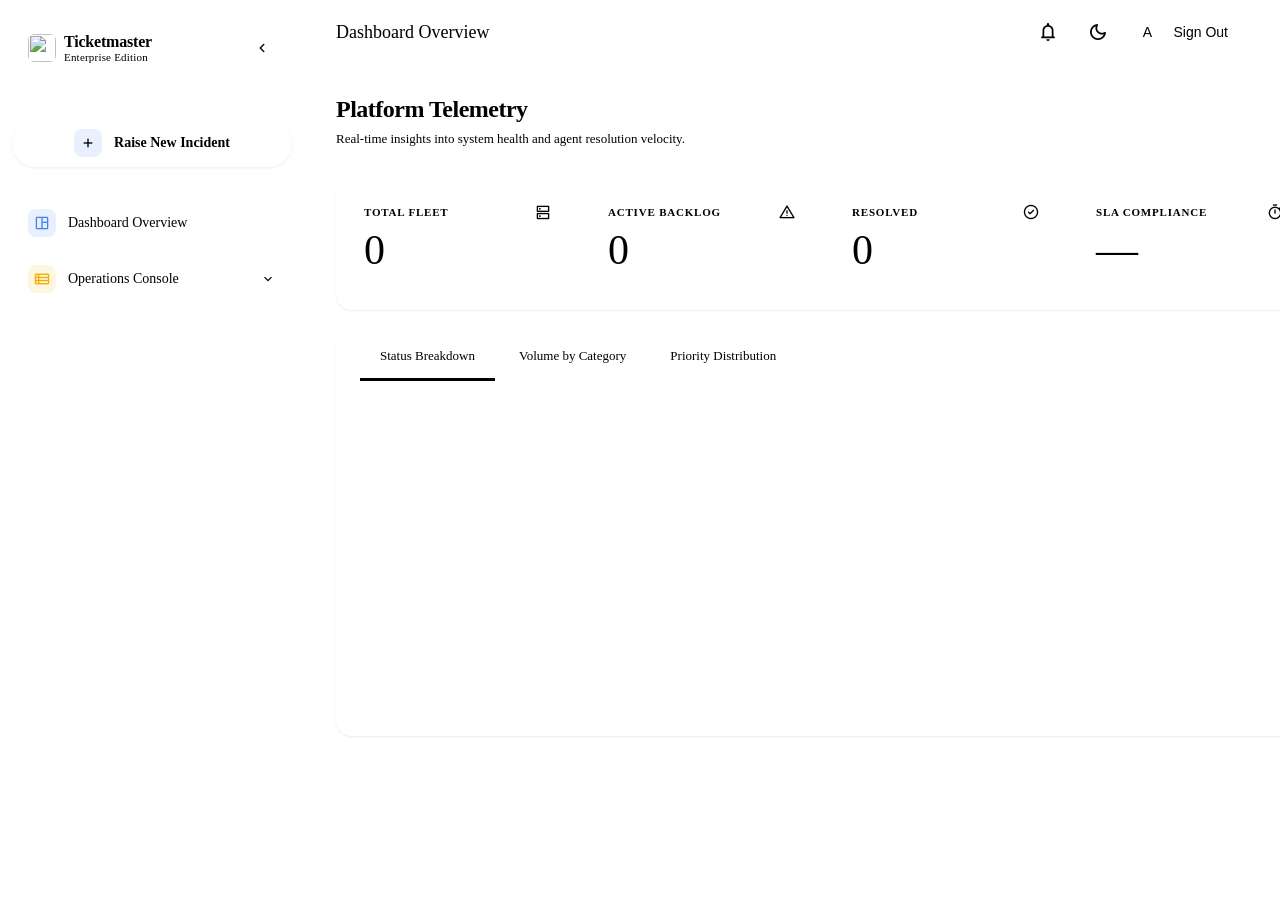
==== ticketmaster/src/main/resources/static/index.html @ 81a9c224 "fix: SLA maturity" ====
<!DOCTYPE html>
<html lang="en">
<head>
    <meta charset="UTF-8">
    <meta name="viewport" content="width=device-width, initial-scale=1.0">
    <title>Workspace - Ticketmaster</title>

    <link rel="stylesheet" href="/css/styles.css">
    <link rel="preconnect" href="https://fonts.googleapis.com">
    <link rel="preconnect" href="https://fonts.gstatic.com" crossorigin>
    <link href="https://fonts.googleapis.com/css2?family=Inter:wght@400;500;600&family=Outfit:wght@300;400;500;600;700&display=swap" rel="stylesheet">
    <link rel="stylesheet" href="https://fonts.googleapis.com/css2?family=Material+Symbols+Rounded:opsz,wght,FILL,GRAD@24,400,1,0" />

    <style>
        /* Base Resets & Layout */
        body { font-family: var(--font-ui); background-color: var(--g-background); color: var(--g-text-main); margin: 0; overflow: hidden; }
        .app-layout { display: flex; height: 100vh; overflow: hidden; }

        /* Left Navigation Drawer */
        .md-nav-drawer {
            width: 280px; background-color: var(--g-surface); padding: 24px 12px;
            display: flex; flex-direction: column; gap: 8px; border-right: 1px solid var(--g-border); z-index: 10;
        }

        .drawer-header {
            padding: 8px 16px 32px 16px; display: flex; flex-direction: column; gap: 4px; border-bottom: 1px solid var(--g-border); margin-bottom: 16px;
        }

        /* 5. Highlight Website Name */
        .drawer-title {
            font-family: var(--font-display); font-size: 17px; font-weight: 600; color: var(--g-text-main); letter-spacing: -0.2px; margin: 0;
            display: flex; align-items: center; gap: 8px;
        }

        .nav-item {
            display: flex; align-items: center; gap: 12px; height: 48px; padding: 0 16px; border-radius: 24px;
            cursor: pointer; color: var(--g-text-main); font-weight: 500; font-size: 14px; transition: background-color 0.2s;
        }
        .nav-item:hover { background-color: #F1F3F4; }
        .nav-item.active { background-color: var(--g-blue-light); color: var(--g-blue-dark); }
        .nav-item.active .material-symbols-rounded { color: var(--g-blue-dark); }

        /* 1. Global Create Button */
        .nav-create-btn {
            background-color: var(--g-surface); border: 1px solid var(--g-border); box-shadow: 0 1px 3px rgba(60,64,67,0.1);
            color: var(--g-blue); margin-bottom: 24px; justify-content: center; font-weight: 600;
        }
        .nav-create-btn:hover { background-color: #F8F9FA; box-shadow: 0 2px 6px rgba(60,64,67,0.15); }

        /* Main Workspace Area */
        .main-content { flex: 1; display: flex; flex-direction: column; overflow-y: auto; background-color: var(--g-background); }
        .md-top-app-bar {
            height: 64px; min-height: 64px; padding: 0 32px; display: flex; align-items: center; justify-content: space-between;
            background: var(--g-surface); border-bottom: 1px solid var(--g-border); position: sticky; top: 0; z-index: 5;
        }
        .view-title { font-family: var(--font-display); font-size: 20px; font-weight: 500; margin: 0; }
        .md-workspace { padding: 32px; max-width: 1440px; margin: 0 auto; width: 100%; }
        .app-view { display: none; animation: fadeIn 0.4s ease; }
        .app-view.active-view { display: block; }
        @keyframes fadeIn { from { opacity: 0; transform: translateY(10px); } to { opacity: 1; transform: translateY(0); } }

        /* 6. Dashboard Aesthetics */
        .dashboard-header {
            margin-bottom: 32px;
        }
        .dashboard-header h2 { font-family: var(--font-display); font-size: 32px; font-weight: 600; margin: 0 0 8px 0; letter-spacing: -0.5px; }
        .dashboard-header p { margin: 0; color: var(--g-text-muted); font-size: 16px; }

        /* Scorecard strip */
        .scorecard {
            background: var(--g-surface); border-radius: 16px; border: 1px solid var(--g-border);
            box-shadow: 0 1px 2px 0 rgba(60,64,67,0.1);
            display: flex; margin-bottom: 24px;
        }
        .scorecard-cell {
            flex: 1; padding: 24px 28px; display: flex; flex-direction: column; gap: 8px;
            border-right: 1px solid var(--g-border);
        }
        .scorecard-cell:last-child { border-right: none; }
        .metric-label { font-size: 11px; font-weight: 600; letter-spacing: 0.8px; color: var(--g-text-muted); text-transform: uppercase; }
        .metric-value { font-family: var(--font-display); font-size: 42px; font-weight: 400; line-height: 1; margin: 0; letter-spacing: -1px; }

        /* Tabbed chart panel */
        .chart-panel {
            background: var(--g-surface); border-radius: 16px; border: 1px solid var(--g-border);
            box-shadow: 0 1px 2px 0 rgba(60,64,67,0.1); overflow: hidden;
        }
        .chart-tabs {
            display: flex; border-bottom: 1px solid var(--g-border); padding: 0 24px; gap: 4px;
        }
        .chart-tab {
            padding: 14px 20px; font-size: 13px; font-weight: 500; color: var(--g-text-muted);
            border: none; background: transparent; cursor: pointer; border-bottom: 3px solid transparent;
            margin-bottom: -1px; transition: color 0.15s, border-color 0.15s; font-family: var(--font-ui);
        }
        .chart-tab.active { color: var(--g-blue); border-bottom-color: var(--g-blue); }
        .chart-tab:hover:not(.active) { color: var(--g-text-main); background: var(--g-background); border-radius: 8px 8px 0 0; }
        .chart-body { padding: 28px; height: 300px; position: relative; }

        /* 2 & 3. Operations Console Data Table & Search */
        .ops-toolbar {
            display: flex; justify-content: space-between; align-items: center; margin-bottom: 24px;
        }

        .search-bar {
            display: flex; align-items: center; background: var(--g-surface); border: 1px solid var(--g-border);
            border-radius: 100px; padding: 8px 16px; width: 400px; box-shadow: 0 1px 3px rgba(60,64,67,0.05);
            transition: box-shadow 0.2s, border-color 0.2s;
        }
        .search-bar:focus-within { border-color: var(--g-blue); box-shadow: 0 2px 6px rgba(26,115,232,0.15); }
        .search-bar input { border: none; outline: none; background: transparent; width: 100%; font-family: var(--font-ui); font-size: 14px; margin-left: 8px; }

        .data-table { width: 100%; border-collapse: collapse; background: var(--g-surface); border-radius: 12px; overflow: hidden; border: 1px solid var(--g-border); box-shadow: 0 1px 2px rgba(60,64,67,0.1); }
        .data-table th, .data-table td { padding: 16px 24px; text-align: left; border-bottom: 1px solid var(--g-border); font-size: 14px; }
        .data-table th { background: #F8F9FA; color: var(--g-text-muted); font-weight: 600; text-transform: uppercase; font-size: 12px; letter-spacing: 0.5px; }
        .data-table tr:last-child td { border-bottom: none; }
        .data-table tbody tr:hover { background-color: #F8F9FA; }

        /* Chips */
        .ticket-chip { display: inline-flex; align-items: center; background-color: #F1F3F4; color: var(--g-text-main); border-radius: 100px; padding: 4px 10px; font-size: 12px; font-weight: 500; }
        .chip-new { background-color: #FCE8E6; color: var(--g-red); }
        .chip-progress { background-color: #E8F0FE; color: var(--g-blue-dark); }
        .chip-resolved { background-color: #E6F4EA; color: var(--g-green); }

        /* Dialogs */
        .md-dialog { border: none; border-radius: 24px; padding: 32px; background: var(--g-surface); width: 100%; max-width: 500px; box-shadow: 0 24px 38px 3px rgba(0,0,0,0.14); color: var(--g-text-main); }
        .md-dialog::backdrop { background: rgba(32, 33, 36, 0.6); backdrop-filter: blur(2px); }

        .g-input-group select,
        .g-input-group textarea {
            width: 100%;
            padding: 16px 14px;
            border: 1px solid var(--g-border);
            border-radius: 4px;
            font-size: 16px;
            font-family: var(--font-ui);
            color: var(--g-text-main);
            background-color: transparent;
            outline: none;
            transition: border-color 0.2s ease, padding 0.2s ease;
        }

        .g-input-group select:focus,
        .g-input-group textarea:focus {
            border: 2px solid var(--g-blue);
            padding: 15px 13px;
        }

        /* Add a custom Google-style dropdown arrow */
        .g-input-group select {
            appearance: none;
            background-image: url("data:image/svg+xml;charset=US-ASCII,%3Csvg%20xmlns%3D%22http%3A%2F%2Fwww.w3.org%2F2000%2Fsvg%22%20width%3D%2224%22%20height%3D%2224%22%20viewBox%3D%220%200%2024%2024%22%20fill%3D%22%235F6368%22%3E%3Cpath%20d%3D%22M7%2010l5%205%205-5z%22%2F%3E%3C%2Fsvg%3E");
            background-repeat: no-repeat;
            background-position: right 12px top 50%;
            background-size: 24px auto;
        }

        /* Permanently lock Select labels to the top border */
        .g-input-group select ~ label {
            top: 0 !important;
            transform: translateY(-50%) !important;
            font-size: 12px !important;
            font-weight: 500 !important;
            background-color: var(--g-surface);
            padding: 0 4px;
        }

        /* Adjust Textarea labels to start at the top of the box, not the middle */
        .g-input-group textarea ~ label {
            top: 24px;
        }

        .g-input-group textarea:focus ~ label,
        .g-input-group textarea:not(:placeholder-shown) ~ label {
            top: 0 !important;
            transform: translateY(-50%) !important;
            font-size: 12px !important;
            font-weight: 500 !important;
            background-color: var(--g-surface);
            padding: 0 4px;
        }

        /* AI chip under selects */
        .ai-chip {
            display: none;
            background: #E8F0FE;
            color: #1A73E8;
            font-size: 11px;
            font-weight: 500;
            padding: 2px 10px;
            border-radius: 12px;
            margin-top: 6px;
        }

        /* ===== MOBILE RESPONSIVE ===== */
        #mobileMenuBtn { display: none; }
        #mobileOverlay {
            display: none; position: fixed; inset: 0;
            background: rgba(0,0,0,0.4); z-index: 9;
        }

        @media (max-width: 768px) {
            body { overflow: auto; }

            #mobileMenuBtn { display: flex; }

            .app-layout { flex-direction: column; height: auto; min-height: 100vh; }

            .md-nav-drawer {
                position: fixed; top: 0; left: -280px; height: 100vh;
                z-index: 10; transition: left 0.25s ease;
                box-shadow: 4px 0 16px rgba(0,0,0,0.15);
            }
            .md-nav-drawer.mobile-open { left: 0; }

            #mobileOverlay.visible { display: block; }

            .md-top-app-bar { padding: 0 16px; }

            #liveClock { display: none; }

            .md-workspace { padding: 16px; }

            .scorecard { flex-direction: column; }
            .scorecard-cell { border-right: none; border-bottom: 1px solid var(--g-border); }
            .scorecard-cell:last-child { border-bottom: none; }
            .metric-value { font-size: 28px; }

            .dashboard-header h2 { font-size: 22px; }
            .chart-body { height: 220px; }

            .ops-toolbar { flex-direction: column; align-items: flex-start; gap: 12px; }
            .search-bar { width: 100%; box-sizing: border-box; }

            /* Hide Priority, Status, SLA, Action columns on mobile — keep checkbox, ID, title, category */
            .data-table th:nth-child(5),
            .data-table td:nth-child(5),
            .data-table th:nth-child(6),
            .data-table td:nth-child(6),
            .data-table th:nth-child(7),
            .data-table td:nth-child(7),
            .data-table th:nth-child(8),
            .data-table td:nth-child(8) { display: none; }

            /* Prevent table overflow on mobile */
            .data-table { table-layout: fixed; }
            .data-table th:nth-child(1),
            .data-table td:nth-child(1) { width: 40px; }
            .data-table th:nth-child(2),
            .data-table td:nth-child(2) { width: 50px; }
            .data-table th:nth-child(3),
            .data-table td:nth-child(3) { width: auto; }
            .data-table th:nth-child(4),
            .data-table td:nth-child(4) { width: 110px; }
            .data-table th, .data-table td { padding: 10px 10px; font-size: 12px; }

            .md-dialog { max-width: 95vw; padding: 20px; border-radius: 16px; }

            #bulkToolbar { flex-wrap: wrap; gap: 8px; }
        }

        /* Nav collapse */
        .md-nav-drawer { transition: width 0.25s ease, padding 0.25s ease; }
        .md-nav-drawer.nav-collapsed { width: 68px; padding: 16px 8px; overflow: hidden; }
        .md-nav-drawer.nav-collapsed .nav-label { display: none; }
        .md-nav-drawer.nav-collapsed .drawer-subtitle { display: none; }
        .md-nav-drawer.nav-collapsed .nav-item { justify-content: center; padding: 0; width: 48px; margin: 0 auto; }
        .md-nav-drawer.nav-collapsed .nav-create-btn { width: 48px; height: 48px; border-radius: 50%; padding: 0; margin-bottom: 16px; }
        .md-nav-drawer.nav-collapsed .drawer-header { padding: 8px 0 16px 0; }
        .md-nav-drawer.nav-collapsed .drawer-header > div { justify-content: center; }
        .md-nav-drawer.nav-collapsed .drawer-title { justify-content: center; }
        .md-nav-drawer.nav-collapsed #navCollapseBtn { display: none; }
        .md-nav-drawer.nav-collapsed #navCollapseBtn .material-symbols-rounded { transform: rotate(180deg); }
        .md-nav-drawer.nav-collapsed .nav-section-label { display: none; }

        /* Dialog centering — fixes modal appearing at top-left */
        dialog { position: fixed; top: 50%; left: 50%; transform: translate(-50%, -50%); margin: 0; }

        /* Character counter */
        .char-counter { font-size: 11px; color: var(--g-text-muted); text-align: right; margin-top: 4px; }
        .char-counter.near-limit { color: var(--g-yellow); }
        .char-counter.at-limit { color: var(--g-red); font-weight: 600; }

        /* Typography hierarchy fixes */
        .view-title { font-size: 18px !important; }
        .dashboard-header h2 { font-size: 24px !important; }
        .dashboard-header p  { font-size: 13px !important; }
        .ops-toolbar h2 { font-size: 22px !important; }

        /* Toast notifications */
        #toastContainer {
            position: fixed; bottom: 24px; right: 24px;
            display: flex; flex-direction: column; gap: 8px;
            z-index: 99999; pointer-events: none;
        }
        .toast {
            display: flex; align-items: center; gap: 12px;
            padding: 14px 18px; border-radius: 12px; min-width: 280px; max-width: 400px;
            background: #202124; color: #fff; font-size: 13px; font-weight: 500;
            box-shadow: 0 8px 24px rgba(0,0,0,0.2);
            animation: toastIn 0.3s ease; pointer-events: auto;
            font-family: var(--font-ui);
        }
        .toast.toast-success { background: #1E8E3E; }
        .toast.toast-error   { background: #D93025; }
        .toast.toast-warning { background: #B06000; }
        @keyframes toastIn {
            from { opacity: 0; transform: translateY(16px); }
            to   { opacity: 1; transform: translateY(0); }
        }

        /* Status stepper */
        .status-stepper {
            display: flex; align-items: center; margin-bottom: 20px;
        }
        .stepper-step {
            display: flex; flex-direction: column; align-items: center; gap: 4px; flex: 1;
        }
        .stepper-dot {
            width: 28px; height: 28px; border-radius: 50%; border: 2px solid var(--g-border);
            background: var(--g-surface); display: flex; align-items: center; justify-content: center;
            font-size: 14px; transition: all 0.2s;
        }
        .stepper-dot.active   { background: var(--g-blue);   border-color: var(--g-blue);   color: white; }
        .stepper-dot.done     { background: var(--g-green);  border-color: var(--g-green);  color: white; }
        .stepper-dot.breached { background: var(--g-red);    border-color: var(--g-red);    color: white; }
        .stepper-line {
            flex: 1; height: 2px; background: var(--g-border); margin-top: -20px;
        }
        .stepper-line.done { background: var(--g-green); }
        .stepper-label {
            font-size: 10px; font-weight: 500; color: var(--g-text-muted);
            text-transform: uppercase; letter-spacing: 0.4px; white-space: nowrap;
        }
        .stepper-label.active   { color: var(--g-blue);  font-weight: 600; }
        .stepper-label.done     { color: var(--g-green); font-weight: 600; }
        .stepper-label.breached { color: var(--g-red);   font-weight: 600; }

        /* Nav sub-items */
        .nav-sub-item { padding-left: 20px !important; height: 40px !important; }
        .nav-sub-chevron { transition: transform 0.2s; }
        .md-nav-drawer.nav-collapsed #consoleSubMenu { display: none !important; }
        .md-nav-drawer.nav-collapsed .nav-sub-chevron { display: none !important; }
    </style>
</head>
<body>

<div class="app-layout">

    <aside class="md-nav-drawer">
        <div class="drawer-header">
            <div style="display:flex; justify-content:space-between; align-items:center; width:100%;">
                <h2 class="drawer-title">
                    <img src="/images/logo.png" onclick="if(document.querySelector('.md-nav-drawer').classList.contains('nav-collapsed')) toggleNavCollapse()"
                         style="width:28px; height:28px; object-fit:contain; flex-shrink:0; border-radius:6px; cursor:pointer;">
                    <div class="nav-label">
                        <div style="font-size:16px; font-weight:600; color:var(--g-text-main); line-height:1.2;">Ticketmaster</div>
                        <div class="drawer-subtitle" style="font-size:11px; color:var(--g-text-muted); font-weight:400; letter-spacing:0.2px;">Enterprise Edition</div>
                    </div>
                </h2>
                <button id="navCollapseBtn" onclick="toggleNavCollapse()" title="Collapse sidebar"
                        style="width:28px; height:28px; border:none; background:transparent; cursor:pointer;
                       display:flex; align-items:center; justify-content:center;
                       color:var(--g-text-muted); border-radius:50%; flex-shrink:0; padding:0;">
                    <span class="material-symbols-rounded" style="font-size:18px; transition:transform 0.25s;">chevron_left</span>
                </button>
            </div>
        </div>

        <div class="nav-item nav-create-btn" onclick="document.getElementById('createModal').showModal()">
    <span style="display:flex; width:28px; height:28px; border-radius:8px; background:#E8F0FE;
                 align-items:center; justify-content:center; flex-shrink:0;">
        <span class="material-symbols-rounded" style="font-size:18px; color:var(--g-blue);">add</span>
    </span>
            <span class="nav-label">Raise New Incident</span>
        </div>

        <div class="nav-item active" onclick="switchView('viewDashboard', this)">
            <span style="display:flex; width:28px; height:28px; border-radius:8px; background:#E8F0FE;
                         align-items:center; justify-content:center; flex-shrink:0;">
                <span class="material-symbols-rounded" style="font-size:18px; color:#4285F4;">space_dashboard</span>
            </span>
            <span class="nav-label">Dashboard Overview</span>
        </div>

        <div id="consoleNavGroup">
            <div class="nav-item" id="consoleNavParent" onclick="switchView('viewConsole', this)">
        <span style="display:flex; width:28px; height:28px; border-radius:8px; background:#FEF7E0;
                     align-items:center; justify-content:center; flex-shrink:0;">
            <span class="material-symbols-rounded" style="font-size:18px; color:#F9AB00;">view_list</span>
        </span>
                <span class="nav-label">Operations Console</span>
                <span class="material-symbols-rounded nav-label nav-sub-chevron" id="consoleSubChevron"
                      style="font-size:16px; color:var(--g-text-muted); margin-left:auto;">expand_more</span>
            </div>
            <!-- Sub-items: visible to DEVELOPER/ADMIN when console is active -->
            <div id="consoleSubMenu" style="display:none;">
                <div class="nav-item nav-sub-item" id="subFilterAssigned"
                     onclick="applyNavQuickFilter('assignedToMe')">
            <span style="display:flex; width:22px; height:22px; border-radius:6px; background:#E8F0FE;
                         align-items:center; justify-content:center; flex-shrink:0;">
                <span class="material-symbols-rounded" style="font-size:14px; color:var(--g-blue);">person</span>
            </span>
                    <span class="nav-label" style="font-size:13px;">Assigned to me</span>
                </div>
                <div class="nav-item nav-sub-item" id="subFilterRaised"
                     onclick="applyNavQuickFilter('raisedByMe')">
            <span style="display:flex; width:22px; height:22px; border-radius:6px; background:#FEF7E0;
                         align-items:center; justify-content:center; flex-shrink:0;">
                <span class="material-symbols-rounded" style="font-size:14px; color:#B06000;">edit</span>
            </span>
                    <span class="nav-label" style="font-size:13px;">Raised by me</span>
                </div>
            </div>
        </div>

        <div class="nav-item" id="reportsNavItem" style="display:none;" onclick="switchView('viewReports', this)">
            <span style="display:flex; width:28px; height:28px; border-radius:8px; background:#E6F4EA;
                         align-items:center; justify-content:center; flex-shrink:0;">
                <span class="material-symbols-rounded" style="font-size:18px; color:#34A853;">bar_chart</span>
            </span>
            <span class="nav-label">Reports</span>
        </div>

        <!-- My Requests — visible to USER role only -->
        <div class="nav-item" id="myRequestsNavItem" style="display:none;"
             onclick="switchView('viewConsole', this); setMyRequestsMode()">
                <span style="display:flex; width:28px; height:28px; border-radius:8px; background:#E6F4EA;
                             align-items:center; justify-content:center; flex-shrink:0;">
                    <span class="material-symbols-rounded" style="font-size:18px; color:#34A853;">inbox</span>
                </span>
            <span class="nav-label">My Requests</span>
        </div>

        <div class="nav-item" id="accessMgmtNavItem" style="display:none;" onclick="switchView('viewSettings', this)">
            <span style="display:flex; width:28px; height:28px; border-radius:8px; background:#FCE8E6;
                 align-items:center; justify-content:center; flex-shrink:0;">
                <span class="material-symbols-rounded" style="font-size:18px; color:#EA4335;">shield_person</span>
            </span>
            <span class="nav-label">Access Management</span>
        </div>

    </aside>

    <main class="main-content">

        <header class="md-top-app-bar">
            <div style="display:flex; align-items:center; gap:8px;">
                <button id="mobileMenuBtn" onclick="toggleMobileNav()"
                        style="width:40px; height:40px; border-radius:50%; border:none; background:transparent;
                   cursor:pointer; align-items:center; justify-content:center;
                   color:var(--g-text-muted); flex-shrink:0;">
                    <span class="material-symbols-rounded" style="font-size:24px;">menu</span>
                </button>
                <h1 class="view-title" id="currentViewTitle">Dashboard Overview</h1>
            </div>
            <div style="display: flex; align-items: center; gap: 10px;">
                <span style="color: var(--g-text-muted); font-size: 14px;" id="liveClock"></span>

                <!-- Notification Bell -->
                <div style="position: relative;">
                    <button id="notifBellBtn" onclick="toggleNotificationPanel()" title="Notifications"
                            style="width: 40px; height: 40px; border-radius: 50%; border: none; background: transparent;
                               cursor: pointer; display: flex; align-items: center; justify-content: center;
                               color: var(--g-text-muted); transition: background 0.15s;">
                        <span class="material-symbols-rounded" style="font-size: 22px;">notifications</span>
                    </button>
                    <!-- Unread count badge — hidden when zero -->
                    <span id="notifBadge" style="display: none; position: absolute; top: 4px; right: 4px;
                          width: 16px; height: 16px; border-radius: 50%; background: var(--g-red);
                          color: #fff; font-size: 10px; font-weight: 700; line-height: 16px; text-align: center;
                          pointer-events: none;"></span>
                </div>

                <button id="darkModeBtn" onclick="toggleDarkMode()" title="Toggle dark mode"
                        style="width:40px; height:40px; border-radius:50%; border:none; background:transparent;
                            cursor:pointer; display:flex; align-items:center; justify-content:center;
                            color:var(--g-text-muted); transition:background 0.15s;">
                    <span class="material-symbols-rounded" id="darkModeIcon" style="font-size:22px;">dark_mode</span>
                </button>
                <button style="display: flex; align-items: center; gap: 10px; padding: 4px 16px 4px 4px; border-radius: 100px; border: 1px solid var(--g-border); background: transparent; cursor: pointer;" onclick="logout()">
                    <div style="width: 32px; height: 32px; border-radius: 50%; background: var(--g-blue-light); color: var(--g-blue); display: flex; align-items: center; justify-content: center; font-weight: 500; font-size: 14px;" id="userAvatar">A</div>
                    <span style="font-size: 14px; font-weight: 500; color: var(--g-text-muted); margin-right: 4px;">Sign Out</span>
                </button>
            </div>
            <!-- Notification Panel Dropdown -->
            <div id="notifPanel" style="display: none; position: absolute; top: 56px; right: 24px; width: 380px;
                 background: var(--g-surface); border: 1px solid var(--g-border); border-radius: 12px;
                 box-shadow: 0 8px 32px rgba(0,0,0,0.12); z-index: 999; overflow: hidden;">
                <div style="display: flex; justify-content: space-between; align-items: center; padding: 16px 20px 12px; border-bottom: 1px solid var(--g-border);">
                    <span style="font-weight: 600; font-size: 15px; font-family: var(--font-display);">Notifications</span>
                    <button onclick="markAllNotificationsRead()" class="g-btn g-btn-text"
                            style="font-size: 12px; padding: 4px 10px; height: 28px; color: var(--g-blue);">
                        Mark all as read
                    </button>
                </div>
                <div id="notifList" style="max-height: 400px; overflow-y: auto;"></div>
            </div>
        </header>

        <div class="md-workspace">

            <div id="viewDashboard" class="app-view active-view">
                <div class="dashboard-header">
                    <h2>Platform Telemetry</h2>
                    <p>Real-time insights into system health and agent resolution velocity.</p>
                </div>

                <!-- Scorecard Strip — all 4 KPIs in one horizontal card -->
                <div class="scorecard">
                    <div class="scorecard-cell">
                        <div style="display:flex; justify-content:space-between; align-items:center;">
                            <span class="metric-label">Total Fleet</span>
                            <span class="material-symbols-rounded" style="font-size:18px; color:var(--g-blue);">dns</span>
                        </div>
                        <h1 class="metric-value" style="color:var(--g-blue);" id="metricTotal">0</h1>
                    </div>

                    <div class="scorecard-cell">
                        <div style="display:flex; justify-content:space-between; align-items:center;">
                            <span class="metric-label">Active Backlog</span>
                            <span class="material-symbols-rounded" style="font-size:18px; color:var(--g-red);">warning</span>
                        </div>
                        <h1 class="metric-value" style="color:var(--g-red);" id="metricOpen">0</h1>
                    </div>

                    <div class="scorecard-cell">
                        <div style="display:flex; justify-content:space-between; align-items:center;">
                            <span class="metric-label">Resolved</span>
                            <span class="material-symbols-rounded" style="font-size:18px; color:var(--g-green);">check_circle</span>
                        </div>
                        <h1 class="metric-value" style="color:var(--g-green);" id="metricResolved">0</h1>
                    </div>

                    <div class="scorecard-cell">
                        <div style="display:flex; justify-content:space-between; align-items:center;">
                            <span class="metric-label">SLA Compliance</span>
                            <span class="material-symbols-rounded" style="font-size:18px; color:var(--g-yellow);">timer</span>
                        </div>
                        <h1 class="metric-value" id="metricSla" style="color:var(--g-yellow);">—</h1>
                        <div style="height:3px; background:var(--g-border); border-radius:2px; margin-top:4px;">
                            <div id="slaProgressBar" style="height:100%; border-radius:2px; width:0%; transition:width 0.6s ease; background:var(--g-yellow);"></div>
                        </div>
                    </div>
                </div>

                <!-- Personal stats widget — shown for DEVELOPER role only -->
                <div id="devPersonalWidget" style="display:none; margin-bottom:24px;">
                    <div style="background:var(--g-blue-light); border:1px solid var(--g-blue); border-radius:16px; padding:20px 28px;">
                        <div style="font-size:13px; font-weight:600; color:var(--g-blue); margin-bottom:16px; display:flex; align-items:center; gap:8px;">
                            <span class="material-symbols-rounded" style="font-size:18px;">person</span>
                            Your Queue
                        </div>
                        <div style="display:flex; gap:32px; flex-wrap:wrap;">
                            <div>
                                <div class="metric-label" style="color:var(--g-blue);">Open Tickets</div>
                                <div style="font-size:28px; font-weight:600; color:var(--g-blue); font-family:var(--font-display);" id="devOpenCount">—</div>
                            </div>
                            <div>
                                <div class="metric-label" style="color:var(--g-blue);">SLA Compliance</div>
                                <div style="font-size:28px; font-weight:600; color:var(--g-blue); font-family:var(--font-display);" id="devSlaRate">—</div>
                            </div>
                            <div>
                                <div class="metric-label" style="color:var(--g-blue);">Resolved Today</div>
                                <div style="font-size:28px; font-weight:600; color:var(--g-blue); font-family:var(--font-display);" id="devResolvedToday">—</div>
                            </div>
                            <div style="margin-left:auto; display:flex; align-items:center;">
                                <button class="g-btn" onclick="toggleQuickFilter('assignedToMe'); switchView('viewConsole', document.querySelectorAll('.nav-item')[2])"
                                        style="background:var(--g-blue); color:#fff; border:none; padding:0 20px; height:36px; border-radius:100px; font-size:13px; cursor:pointer; font-family:var(--font-ui);">
                                    View my tickets →
                                </button>
                            </div>
                        </div>
                    </div>
                </div>

                <!-- Tabbed Chart Panel — Status / Category / Priority -->
                <div class="chart-panel">
                    <div class="chart-tabs">
                        <button class="chart-tab active" onclick="switchChartTab('status', this)">Status Breakdown</button>
                        <button class="chart-tab" onclick="switchChartTab('category', this)">Volume by Category</button>
                        <button class="chart-tab" onclick="switchChartTab('priority', this)">Priority Distribution</button>
                    </div>
                    <div class="chart-body">
                        <canvas id="mainChart"></canvas>
                    </div>
                </div>
            </div>

            <div id="viewConsole" class="app-view">
                <div class="ops-toolbar">
                    <h2 style="font-family: var(--font-display); font-size: 24px; font-weight: 500; margin: 0;">Incident Queue</h2>

                    <div style="display:flex; align-items:center; gap:12px;">
                        <a href="/api/tickets/export" download="tickets.csv"
                           class="g-btn g-btn-text"
                           style="display:flex; align-items:center; gap:6px; font-size:13px; color:var(--g-blue); text-decoration:none; padding:0 16px; height:36px; border:1px solid var(--g-border); border-radius:100px;">
                            <span class="material-symbols-rounded" style="font-size:16px;">download</span>
                            Export CSV
                        </a>

                        <select id="consoleSortSelect" onchange="applySort()"
                                style="font-size:13px; padding:6px 16px; border:1px solid var(--g-border);
                                   border-radius:100px; background:var(--g-surface); font-family:var(--font-ui);
                                   outline:none; cursor:pointer; color:var(--g-text-muted); height:40px;">
                            <option value="id,desc">Newest first</option>
                            <option value="id,asc">Oldest first</option>
                            <option value="priority,desc">Priority ↑</option>
                            <option value="slaDueDate,asc">SLA urgency</option>
                        </select>
                        <div class="search-bar">
                            <span class="material-symbols-rounded" style="color: var(--g-text-muted); font-size: 20px;">search</span>
                            <input type="text" id="ticketSearch" placeholder="Search by Ticket ID, Title, or Assignee..." onkeyup="filterTickets()">
                        </div>
                    </div>
                </div>

                <!-- J2: Filter bar -->
                <div id="filterBar" style="display:flex; gap:8px; margin-bottom:16px; flex-wrap:wrap; align-items:center;">
                    <select id="filterStatus" onchange="applyFilters()"
                            style="font-size:13px; padding:6px 12px; border:1px solid var(--g-border);
                                border-radius:100px; background:var(--g-surface); font-family:var(--font-ui);
                                outline:none; cursor:pointer; color:var(--g-text-muted);">
                        <option value="">All Statuses</option>
                        <option value="OPEN">Open</option>
                        <option value="IN_PROGRESS">In Progress</option>
                        <option value="PENDING">Pending</option>
                        <option value="RESOLVED">Resolved</option>
                        <option value="CLOSED">Closed</option>
                        <option value="REOPENED">Reopened</option>
                    </select>

                    <select id="filterPriority" onchange="applyFilters()"
                            style="font-size:13px; padding:6px 12px; border:1px solid var(--g-border);
                                border-radius:100px; background:var(--g-surface); font-family:var(--font-ui);
                                outline:none; cursor:pointer; color:var(--g-text-muted);">
                        <option value="">All Priorities</option>
                        <option value="HIGH">High</option>
                        <option value="MEDIUM">Medium</option>
                        <option value="LOW">Low</option>
                    </select>

                    <select id="filterCategory" onchange="applyFilters()"
                            style="font-size:13px; padding:6px 12px; border:1px solid var(--g-border);
                                border-radius:100px; background:var(--g-surface); font-family:var(--font-ui);
                                outline:none; cursor:pointer; color:var(--g-text-muted);">
                        <option value="">All Categories</option>
                    </select>

                    <button id="clearFiltersBtn" onclick="clearFilters()"
                            style="display:none; font-size:13px; padding:6px 12px; border:1px solid var(--g-red);
                                border-radius:100px; background:transparent; font-family:var(--font-ui);
                                color:var(--g-red); cursor:pointer;">
                        ✕ Clear filters
                    </button>

                    <span id="activeFilterCount" style="display:none; font-size:12px; font-weight:600;
                        color:var(--g-blue); background:var(--g-blue-light); padding:4px 10px; border-radius:100px;">
                    </span>
                </div>

                <!-- Bulk action toolbar — hidden until tickets are selected -->
                <div id="bulkToolbar" style="display:none; align-items:center; gap:12px; margin-bottom:16px;
                    padding:12px 16px; background:var(--g-blue-light); border-radius:12px;
                     border:1px solid var(--g-blue);">
                    <span id="bulkCount" style="font-size:13px; font-weight:600; color:var(--g-blue);">0 selected</span>
                    <div style="display:flex; gap:8px; margin-left:auto; align-items:center;">
                        <select id="bulkPrioritySelect"
                                style="font-size:13px; padding:6px 10px; border:1px solid var(--g-border);
                                border-radius:6px; background:var(--g-surface); font-family:var(--font-ui); outline:none;">
                            <option value="">Change priority...</option>
                            <option value="HIGH">High</option>
                            <option value="MEDIUM">Medium</option>
                            <option value="LOW">Low</option>
                        </select>

                        <select id="bulkCategorySelect"
                                style="font-size:13px; padding:6px 10px; border:1px solid var(--g-border);
                                border-radius:6px; background:var(--g-surface); font-family:var(--font-ui); outline:none;">
                            <option value="">Change category...</option>
                        </select>
                        <select id="bulkStatusSelect" style="font-size:13px; padding:6px 10px; border:1px solid var(--g-border);
                                border-radius:6px; background:var(--g-surface); font-family:var(--font-ui); outline:none;">
                            <option value="">Change status...</option>
                            <option value="IN_PROGRESS" class="admin-or-dev">In Progress</option>
                            <option value="PENDING" class="admin-or-dev">Pending</option>
                            <option value="RESOLVED" class="admin-or-dev">Resolved</option>
                            <option value="OPEN" class="admin-only">Open</option>
                            <option value="CLOSED" class="admin-only">Closed</option>
                        </select>
                        <div id="bulkAgentWrapper">
                            <select id="bulkAgentSelect" style="font-size:13px; padding:6px 10px; border:1px solid var(--g-border);
                                    border-radius:6px; background:var(--g-surface); font-family:var(--font-ui); outline:none;">
                                <option value="">Assign agent...</option>
                            </select>
                        </div>
                        <button class="g-btn g-btn-primary" onclick="applyBulkAction()"
                                style="padding:0 16px; height:32px; font-size:13px;">Apply</button>
                        <button class="g-btn g-btn-text" onclick="clearBulkSelection()"
                                style="padding:0 12px; height:32px; font-size:13px;">Cancel</button>
                    </div>
                </div>

                <table class="data-table">
                    <thead>
                    <tr>
                        <th style="width: 40px;">
                            <input type="checkbox" id="selectAllCheckbox" onclick="toggleSelectAll(this)"
                                   style="width:16px; height:16px; cursor:pointer;">
                        </th>
                        <th style="width: 80px;">ID</th>
                        <th>Subject Summary</th>
                        <th style="width: 120px;">Category</th>
                        <th style="width: 120px;">Priority</th>
                        <th style="width: 140px;">Status</th>
                        <th style="width: 160px;">SLA Deadline</th>
                        <th style="width: 100px; text-align: right;">Action</th>
                    </tr>
                    </thead>
                    <tbody id="ticketTableBody">
                    </tbody>
                </table>
                </table>

                <div id="consolePagination" style="display:flex; justify-content:space-between; align-items:center; margin-top:16px; padding: 0 4px;">
                    <span id="paginationInfo" style="font-size:13px; color:var(--g-text-muted);"></span>
                    <div style="display:flex; gap:8px;">
                        <button id="prevPageBtn" class="g-btn g-btn-text" onclick="changePage(-1)"
                                style="padding: 0 16px; height:32px; font-size:13px;" disabled>← Previous</button>
                        <button id="nextPageBtn" class="g-btn g-btn-text" onclick="changePage(1)"
                                style="padding: 0 16px; height:32px; font-size:13px;" disabled>Next →</button>
                    </div>
                </div>
            </div>

            <div id="viewSettings" class="app-view">
                <div class="dashboard-header">
                    <h2>Access Management</h2>
                    <p>Manage users, roles, and security across the Ticketmaster network.</p>
                </div>

                <!-- Stats row -->
                <div style="display:flex; gap:16px; margin-bottom:24px; flex-wrap:wrap;">
                    <div style="flex:1; min-width:140px; background:var(--g-surface); border:1px solid var(--g-border);
                    border-radius:12px; padding:20px 24px;">
                        <div class="metric-label">Total Users</div>
                        <div class="metric-value" id="statTotalUsers" style="font-size:28px; color:var(--g-blue);">—</div>
                    </div>
                    <div style="flex:1; min-width:140px; background:var(--g-surface); border:1px solid var(--g-border);
                    border-radius:12px; padding:20px 24px;">
                        <div class="metric-label">Administrators</div>
                        <div class="metric-value" id="statAdmins" style="font-size:28px; color:#EA4335;">—</div>
                    </div>
                    <div style="flex:1; min-width:140px; background:var(--g-surface); border:1px solid var(--g-border);
                    border-radius:12px; padding:20px 24px;">
                        <div class="metric-label">Developers</div>
                        <div class="metric-value" id="statDevs" style="font-size:28px; color:#34A853;">—</div>
                    </div>
                    <div style="flex:1; min-width:140px; background:var(--g-surface); border:1px solid var(--g-border);
                    border-radius:12px; padding:20px 24px; cursor:pointer;"
                         onclick="switchSettingsTab('tabRequests')">
                        <div class="metric-label">Password Requests</div>
                        <div class="metric-value" id="statRequests" style="font-size:28px; color:#F9AB00;">—</div>
                    </div>
                </div>

                <!-- Tab bar -->
                <div style="display:flex; gap:4px; border-bottom:1px solid var(--g-border); margin-bottom:24px;">
                    <button id="settingsTab-tabUsers" onclick="switchSettingsTab('tabUsers')"
                            style="padding:10px 20px; font-size:13px; font-weight:500; border:none; background:transparent;
                       cursor:pointer; border-bottom:3px solid var(--g-blue); color:var(--g-blue);
                       margin-bottom:-1px; font-family:var(--font-ui);">
                        User Directory
                    </button>
                    <button id="settingsTab-tabRegister" onclick="switchSettingsTab('tabRegister')"
                            style="padding:10px 20px; font-size:13px; font-weight:500; border:none; background:transparent;
                       cursor:pointer; border-bottom:3px solid transparent; color:var(--g-text-muted);
                       margin-bottom:-1px; font-family:var(--font-ui);">
                        Register User
                    </button>
                    <button id="settingsTab-tabRequests" onclick="switchSettingsTab('tabRequests')"
                            style="padding:10px 20px; font-size:13px; font-weight:500; border:none; background:transparent;
                       cursor:pointer; border-bottom:3px solid transparent; color:var(--g-text-muted);
                       margin-bottom:-1px; font-family:var(--font-ui);">
                        Password Requests
                    </button>
                    <button id="settingsTab-tabSecurity" onclick="switchSettingsTab('tabSecurity')"
                            style="padding:10px 20px; font-size:13px; font-weight:500; border:none; background:transparent;
                       cursor:pointer; border-bottom:3px solid transparent; color:var(--g-text-muted);
                       margin-bottom:-1px; font-family:var(--font-ui);">
                        Security Log
                    </button>
                    <button id="settingsTab-tabSla" onclick="switchSettingsTab('tabSla')"
                            style="padding:10px 20px; font-size:13px; font-weight:500; border:none; background:transparent;
                       cursor:pointer; border-bottom:3px solid transparent; color:var(--g-text-muted);
                       margin-bottom:-1px; font-family:var(--font-ui);">
                        SLA Settings
                    </button>
                    <button id="settingsTab-tabRouting" onclick="switchSettingsTab('tabRouting')"
                            style="padding:10px 20px; font-size:13px; font-weight:500; border:none; background:transparent;
                       cursor:pointer; border-bottom:3px solid transparent; color:var(--g-text-muted);
                       margin-bottom:-1px; font-family:var(--font-ui);">
                        Categories &amp; Routing
                    </button>
                </div>

                <!-- Tab: User Directory -->
                <div id="settingsPanel-tabUsers">
                    <div id="userDirectoryList">
                        <p style="color:var(--g-text-muted); font-size:13px;">Loading users...</p>
                    </div>
                </div>

                <!-- Tab: Register User -->
                <div id="settingsPanel-tabRegister" style="display:none;">
                    <div style="max-width:520px; background:var(--g-surface); border:1px solid var(--g-border);
                    border-radius:16px; padding:32px;">
                        <h3 style="margin:0 0 6px 0; font-family:var(--font-display); font-size:18px;">Register New User</h3>
                        <p style="margin:0 0 24px 0; font-size:13px; color:var(--g-text-muted);">
                            Create a new account and assign a role. The user will log in with these credentials.
                        </p>

                        <div id="adminMsg" style="display:none; padding:12px 16px; border-radius:8px;
                                      margin-bottom:20px; font-size:13px; font-weight:500;"></div>

                        <div class="g-input-group">
                            <input type="text" id="regUser" placeholder=" ">
                            <label for="regUser">Username</label>
                        </div>
                        <div class="g-input-group">
                            <input type="email" id="regEmail" placeholder=" ">
                            <label for="regEmail">Email Address</label>
                        </div>
                        <div class="g-input-group">
                            <input type="password" id="regPass" placeholder=" ">
                            <label for="regPass">Password</label>
                        </div>
                        <div style="margin-bottom:24px;">
                            <p style="font-size:12px; color:var(--g-text-muted); margin:0 0 16px 0; font-weight:600; text-transform:uppercase; letter-spacing:0.5px;">Assign Role</p>
                            <div style="display:flex; gap:12px; flex-wrap:wrap;">
                                <label style="flex:1; min-width:140px; display:flex; align-items:center; gap:12px; padding:16px;
                                      border:2px solid var(--g-border); border-radius:12px; cursor:pointer;
                                      transition:border-color 0.15s;" id="roleLabelDev">
                                    <input type="radio" name="regRole" id="regRoleDev" value="DEVELOPER"
                                           onchange="updateRoleSelection()" checked
                                           style="width:16px; height:16px; accent-color:var(--g-blue);">
                                    <div>
                                        <div style="font-weight:600; font-size:14px; color:var(--g-text-main);">Developer</div>
                                        <div style="font-size:12px; color:var(--g-text-muted);">Agent — resolves tickets</div>
                                    </div>
                                </label>
                                <label style="flex:1; min-width:140px; display:flex; align-items:center; gap:12px; padding:16px;
                                      border:2px solid var(--g-border); border-radius:12px; cursor:pointer;
                                      transition:border-color 0.15s;" id="roleLabelAdmin">
                                    <input type="radio" name="regRole" id="regRoleAdmin" value="ADMIN"
                                           onchange="updateRoleSelection()"
                                           style="width:16px; height:16px; accent-color:#EA4335;">
                                    <div>
                                        <div style="font-weight:600; font-size:14px; color:var(--g-text-main);">Admin</div>
                                        <div style="font-size:12px; color:var(--g-text-muted);">Full system access</div>
                                    </div>
                                </label>
                                <label style="flex:1; min-width:140px; display:flex; align-items:center; gap:12px; padding:16px;
                                      border:2px solid var(--g-border); border-radius:12px; cursor:pointer;
                                      transition:border-color 0.15s;" id="roleLabelUser">
                                    <input type="radio" name="regRole" id="regRoleUser" value="USER"
                                           onchange="updateRoleSelection()"
                                           style="width:16px; height:16px; accent-color:#34A853;">
                                    <div>
                                        <div style="font-weight:600; font-size:14px; color:var(--g-text-main);">User</div>
                                        <div style="font-size:12px; color:var(--g-text-muted);">Requester — raises tickets only</div>
                                    </div>
                                </label>
                            </div>
                        </div>

                        <button class="g-btn g-btn-primary" style="width:100%; height:44px; font-size:14px;"
                                onclick="adminRegisterUser()">Create Account</button>
                    </div>
                </div>

                <!-- Tab: Password Requests -->
                <div id="settingsPanel-tabRequests" style="display:none;">
                    <div id="passwordRequestsList">
                        <p style="color:var(--g-text-muted); font-size:13px;">Loading requests...</p>
                    </div>
                </div>

                <!-- Tab: Security Log -->
                <div id="settingsPanel-tabSecurity" style="display:none;">
                    <div style="display:flex; gap:12px; flex-wrap:wrap; align-items:flex-end; margin-bottom:20px;">
                        <div style="min-width:160px;">
                            <label style="display:block; font-size:12px; color:var(--g-text-muted); margin-bottom:4px;">Event Type</label>
                            <select id="secLogEventType" onchange="loadSecurityLog(0)"
                                    style="width:100%; padding:8px 10px; border-radius:8px; border:1px solid var(--g-border); font-size:13px; font-family:var(--font-ui);">
                                <option value="">All events</option>
                                <option value="LOGIN_SUCCESS">Login success</option>
                                <option value="LOGIN_FAILURE">Login failure</option>
                                <option value="LOGIN_BLOCKED">Login blocked</option>
                                <option value="LOGOUT">Logout</option>
                                <option value="TOKEN_REFRESHED">Token refreshed</option>
                            </select>
                        </div>
                        <div style="min-width:160px;">
                            <label style="display:block; font-size:12px; color:var(--g-text-muted); margin-bottom:4px;">Username</label>
                            <input type="text" id="secLogUsername" placeholder="Filter by username"
                                   onkeydown="if(event.key==='Enter') loadSecurityLog(0)"
                                   style="width:100%; padding:8px 10px; border-radius:8px; border:1px solid var(--g-border); font-size:13px; font-family:var(--font-ui); box-sizing:border-box;">
                        </div>
                        <div>
                            <label style="display:block; font-size:12px; color:var(--g-text-muted); margin-bottom:4px;">From</label>
                            <input type="date" id="secLogFrom" onchange="loadSecurityLog(0)"
                                   style="padding:8px 10px; border-radius:8px; border:1px solid var(--g-border); font-size:13px; font-family:var(--font-ui);">
                        </div>
                        <div>
                            <label style="display:block; font-size:12px; color:var(--g-text-muted); margin-bottom:4px;">To</label>
                            <input type="date" id="secLogTo" onchange="loadSecurityLog(0)"
                                   style="padding:8px 10px; border-radius:8px; border:1px solid var(--g-border); font-size:13px; font-family:var(--font-ui);">
                        </div>
                        <button class="g-btn" onclick="clearSecurityLogFilters()"
                                style="padding:8px 16px; font-size:13px;">Clear</button>
                    </div>

                    <div style="background:var(--g-surface); border:1px solid var(--g-border); border-radius:16px; overflow:hidden;">
                        <table class="data-table">
                            <thead>
                            <tr>
                                <th>Event</th>
                                <th>Username</th>
                                <th>IP Address</th>
                                <th>Detail</th>
                                <th>Occurred At</th>
                            </tr>
                            </thead>
                            <tbody id="secLogBody">
                            <tr><td colspan="5" style="text-align:center; color:var(--g-text-muted); padding:32px;">Loading...</td></tr>
                            </tbody>
                        </table>
                    </div>

                    <div style="display:flex; justify-content:space-between; align-items:center; margin-top:16px;">
                        <span id="secLogPageInfo" style="font-size:12px; color:var(--g-text-muted);"></span>
                        <div style="display:flex; gap:8px;">
                            <button class="g-btn" id="secLogPrevBtn" onclick="loadSecurityLog(secLogCurrentPage - 1)" style="padding:6px 14px; font-size:13px;">Previous</button>
                            <button class="g-btn" id="secLogNextBtn" onclick="loadSecurityLog(secLogCurrentPage + 1)" style="padding:6px 14px; font-size:13px;">Next</button>
                        </div>
                    </div>
                </div>

                <!-- Tab: SLA Settings -->
                <div id="settingsPanel-tabSla" style="display:none;">
                    <div style="max-width:560px; background:var(--g-surface); border:1px solid var(--g-border);
                    border-radius:16px; padding:32px;">
                        <h3 style="margin:0 0 6px 0; font-family:var(--font-display); font-size:18px;">SLA Response Windows</h3>
                        <p style="margin:0 0 24px 0; font-size:13px; color:var(--g-text-muted);">
                            How much time agents have to resolve a ticket before it's considered breached, by priority.
                            Changes apply to new tickets and to the SLA warning/critical checks going forward —
                            due dates already set on existing tickets are not recalculated.
                        </p>

                        <div id="slaConfigMsg" style="display:none; padding:12px 16px; border-radius:8px;
                                      margin-bottom:20px; font-size:13px; font-weight:500;"></div>

                        <div style="display:flex; flex-direction:column; gap:18px;">
                            <div style="display:flex; align-items:center; justify-content:space-between; gap:16px;
                                        padding:14px 16px; border:1px solid var(--g-border); border-radius:10px;">
                                <div style="display:flex; align-items:center; gap:10px;">
                                    <span style="width:10px; height:10px; border-radius:50%; background:#EA4335; display:inline-block;"></span>
                                    <span style="font-size:14px; font-weight:500;">High priority</span>
                                </div>
                                <div style="display:flex; align-items:center; gap:8px;">
                                    <input type="number" id="slaHighHours" min="1" step="1"
                                           style="width:80px; padding:8px 10px; border-radius:8px; border:1px solid var(--g-border); font-size:13px; text-align:center;">
                                    <span style="font-size:13px; color:var(--g-text-muted);">hours</span>
                                </div>
                            </div>
                            <div style="display:flex; align-items:center; justify-content:space-between; gap:16px;
                                        padding:14px 16px; border:1px solid var(--g-border); border-radius:10px;">
                                <div style="display:flex; align-items:center; gap:10px;">
                                    <span style="width:10px; height:10px; border-radius:50%; background:#F9AB00; display:inline-block;"></span>
                                    <span style="font-size:14px; font-weight:500;">Medium priority</span>
                                </div>
                                <div style="display:flex; align-items:center; gap:8px;">
                                    <input type="number" id="slaMediumHours" min="1" step="1"
                                           style="width:80px; padding:8px 10px; border-radius:8px; border:1px solid var(--g-border); font-size:13px; text-align:center;">
                                    <span style="font-size:13px; color:var(--g-text-muted);">hours</span>
                                </div>
                            </div>
                            <div style="display:flex; align-items:center; justify-content:space-between; gap:16px;
                                        padding:14px 16px; border:1px solid var(--g-border); border-radius:10px;">
                                <div style="display:flex; align-items:center; gap:10px;">
                                    <span style="width:10px; height:10px; border-radius:50%; background:#34A853; display:inline-block;"></span>
                                    <span style="font-size:14px; font-weight:500;">Low priority</span>
                                </div>
                                <div style="display:flex; align-items:center; gap:8px;">
                                    <input type="number" id="slaLowHours" min="1" step="1"
                                           style="width:80px; padding:8px 10px; border-radius:8px; border:1px solid var(--g-border); font-size:13px; text-align:center;">
                                    <span style="font-size:13px; color:var(--g-text-muted);">hours</span>
                                </div>
                            </div>
                        </div>

                        <div style="margin-top:24px; padding-top:20px; border-top:1px solid var(--g-border);">
                            <label style="display:flex; align-items:center; gap:10px; cursor:pointer; font-size:14px; font-weight:500;">
                                <input type="checkbox" id="slaBusinessHoursEnabled" onchange="toggleSlaBusinessHoursFields()">
                                Only count business hours toward SLA deadlines
                            </label>
                            <p style="margin:4px 0 16px 26px; font-size:12px; color:var(--g-text-muted);">
                                When on, SLA clocks pause outside the hours/days below (e.g. a Friday-evening ticket won't breach over the weekend).
                            </p>

                            <div id="slaBusinessHoursFields" style="display:none; padding-left:26px; display:flex; flex-direction:column; gap:14px;">
                                <div style="display:flex; align-items:center; gap:12px;">
                                    <label style="font-size:13px; width:110px;">Work hours</label>
                                    <input type="number" id="slaWorkStartHour" min="0" max="23" step="1"
                                           style="width:70px; padding:8px 10px; border-radius:8px; border:1px solid var(--g-border); font-size:13px; text-align:center;">
                                    <span style="font-size:13px; color:var(--g-text-muted);">to</span>
                                    <input type="number" id="slaWorkEndHour" min="0" max="23" step="1"
                                           style="width:70px; padding:8px 10px; border-radius:8px; border:1px solid var(--g-border); font-size:13px; text-align:center;">
                                    <span style="font-size:13px; color:var(--g-text-muted);">(24h, e.g. 9 to 18)</span>
                                </div>
                                <div style="display:flex; align-items:flex-start; gap:12px;">
                                    <label style="font-size:13px; width:110px; padding-top:4px;">Work days</label>
                                    <div id="slaWorkDaysGroup" style="display:flex; flex-wrap:wrap; gap:8px;">
                                        <!-- populated by JS -->
                                    </div>
                                </div>
                            </div>
                        </div>

                        <button class="g-btn g-btn-primary" onclick="saveSlaConfig()"
                                style="margin-top:24px; padding:10px 24px; font-size:13px;">
                            Save Changes
                        </button>
                    </div>
                </div>

                <!-- Tab: Categories & Routing -->
                <div id="settingsPanel-tabRouting" style="display:none;">
                    <div style="display:grid; grid-template-columns: 1fr 1.3fr; gap:24px; align-items:start;">

                        <!-- Categories & Sub-categories -->
                        <div style="background:var(--g-surface); border:1px solid var(--g-border); border-radius:16px; padding:24px;">
                            <h3 style="margin:0 0 4px 0; font-family:var(--font-display); font-size:16px;">Categories</h3>
                            <p style="margin:0 0 16px 0; font-size:12px; color:var(--g-text-muted);">
                                Categories and sub-categories used when raising a ticket.
                            </p>

                            <div id="catMgmtMsg" style="display:none; padding:10px 14px; border-radius:8px; margin-bottom:14px; font-size:13px; font-weight:500;"></div>

                            <div style="display:flex; gap:8px; margin-bottom:18px;">
                                <input type="text" id="newCategoryName" placeholder="New category name"
                                       style="flex:1; padding:8px 10px; border-radius:8px; border:1px solid var(--g-border); font-size:13px; font-family:var(--font-ui);">
                                <button class="g-btn g-btn-primary" onclick="createCategory()" style="padding:8px 16px; font-size:13px;">Add</button>
                            </div>

                            <div id="categoryTreeList" style="display:flex; flex-direction:column; gap:10px;">
                                <p style="color:var(--g-text-muted); font-size:13px;">Loading categories...</p>
                            </div>
                        </div>

                        <!-- Routing Rules -->
                        <div style="background:var(--g-surface); border:1px solid var(--g-border); border-radius:16px; padding:24px;">
                            <h3 style="margin:0 0 4px 0; font-family:var(--font-display); font-size:16px;">Routing Rules</h3>
                            <p style="margin:0 0 16px 0; font-size:12px; color:var(--g-text-muted);">
                                Evaluated in order (lowest first). The first matching rule sets the target queue for a new ticket.
                                Leave category or priority as "Any" to match everything.
                            </p>

                            <div id="routingMgmtMsg" style="display:none; padding:10px 14px; border-radius:8px; margin-bottom:14px; font-size:13px; font-weight:500;"></div>

                            <!-- Add rule form -->
                            <div style="display:grid; grid-template-columns: 60px 1fr 1fr 1fr auto; gap:8px; margin-bottom:18px; align-items:end;">
                                <div>
                                    <label style="display:block; font-size:11px; color:var(--g-text-muted); margin-bottom:4px;">Order</label>
                                    <input type="number" id="newRuleOrder" min="1" step="1" value="1"
                                           style="width:100%; padding:8px 8px; border-radius:8px; border:1px solid var(--g-border); font-size:13px; box-sizing:border-box;">
                                </div>
                                <div>
                                    <label style="display:block; font-size:11px; color:var(--g-text-muted); margin-bottom:4px;">Category</label>
                                    <select id="newRuleCategory" style="width:100%; padding:8px 8px; border-radius:8px; border:1px solid var(--g-border); font-size:13px;">
                                        <option value="">Any</option>
                                    </select>
                                </div>
                                <div>
                                    <label style="display:block; font-size:11px; color:var(--g-text-muted); margin-bottom:4px;">Priority</label>
                                    <select id="newRulePriority" style="width:100%; padding:8px 8px; border-radius:8px; border:1px solid var(--g-border); font-size:13px;">
                                        <option value="">Any</option>
                                        <option value="HIGH">High</option>
                                        <option value="MEDIUM">Medium</option>
                                        <option value="LOW">Low</option>
                                    </select>
                                </div>
                                <div>
                                    <label style="display:block; font-size:11px; color:var(--g-text-muted); margin-bottom:4px;">Target Queue</label>
                                    <input type="text" id="newRuleQueue" placeholder="e.g. Network Team"
                                           style="width:100%; padding:8px 8px; border-radius:8px; border:1px solid var(--g-border); font-size:13px; box-sizing:border-box;">
                                </div>
                                <button class="g-btn g-btn-primary" onclick="createRoutingRule()" style="padding:8px 16px; font-size:13px;">Add</button>
                            </div>

                            <div style="background:var(--g-background); border:1px solid var(--g-border); border-radius:12px; overflow:hidden;">
                                <table class="data-table">
                                    <thead>
                                    <tr>
                                        <th style="width:60px;">Order</th>
                                        <th>Category</th>
                                        <th>Priority</th>
                                        <th>Target Queue</th>
                                        <th style="width:60px;"></th>
                                    </tr>
                                    </thead>
                                    <tbody id="routingRulesBody">
                                    <tr><td colspan="5" style="text-align:center; color:var(--g-text-muted); padding:24px;">Loading...</td></tr>
                                    </tbody>
                                </table>
                            </div>
                        </div>
                    </div>
                </div>
            </div>

            <div id="viewReports" class="app-view">
                <div class="dashboard-header">
                    <h2>Agent Performance</h2>
                    <p>Resolution velocity, response times and SLA compliance per agent.</p>
                </div>

                <div style="display:flex; gap:12px; flex-wrap:wrap; align-items:flex-end; margin-bottom:16px;">
                    <div>
                        <label style="display:block; font-size:12px; color:var(--g-text-muted); margin-bottom:4px;">From</label>
                        <input type="date" id="reportFrom" onchange="activeRangePreset = null; loadAgentPerformance()"
                               style="padding:8px 10px; border-radius:8px; border:1px solid var(--g-border); font-size:13px; font-family:var(--font-ui);">
                    </div>
                    <div>
                        <label style="display:block; font-size:12px; color:var(--g-text-muted); margin-bottom:4px;">To</label>
                        <input type="date" id="reportTo" onchange="activeRangePreset = null; loadAgentPerformance()"
                               style="padding:8px 10px; border-radius:8px; border:1px solid var(--g-border); font-size:13px; font-family:var(--font-ui);">
                    </div>
                    <button class="g-btn" id="presetBtn7" onclick="setReportRangePreset(7)" style="padding:8px 14px; font-size:13px;">Last 7 days</button>
                    <button class="g-btn" id="presetBtn30" onclick="setReportRangePreset(30)" style="padding:8px 14px; font-size:13px;">Last 30 days</button>
                    <button class="g-btn" id="presetBtnAll" onclick="clearReportRange()" style="padding:8px 14px; font-size:13px;">All time</button>
                    <span id="reportRangeLabel" style="font-size:12px; color:var(--g-text-muted); margin-left:4px;"></span>
                </div>

                <div style="background:var(--g-surface); border:1px solid var(--g-border); border-radius:16px;
                overflow:hidden; box-shadow:0 1px 2px rgba(60,64,67,0.1);">
                    <table class="data-table" id="agentPerfTable">
                        <thead>
                        <tr>
                            <th>Agent</th>
                            <th style="text-align:center;">Assigned</th>
                            <th style="text-align:center;">Resolved</th>
                            <th style="text-align:center;">Avg Resolution</th>
                            <th style="text-align:center;">Avg First Response</th>
                            <th style="text-align:center;">SLA Compliance</th>
                        </tr>
                        </thead>
                        <tbody id="agentPerfBody">
                        <tr><td colspan="6" style="text-align:center; color:var(--g-text-muted); padding:32px;">
                            Loading...
                        </td></tr>
                        </tbody>
                    </table>
                </div>
                <!-- Volume Trend Chart -->
                <div class="chart-panel" style="margin-top: 24px;">
                    <div style="display:flex; justify-content:space-between; align-items:center;
                                padding: 16px 24px; border-bottom: 1px solid var(--g-border);">
                        <span style="font-weight:600; font-size:15px; font-family:var(--font-display);">
                            Ticket Volume Trend
                        </span>
                        <div style="display:flex; gap:8px;">
                            <button class="g-btn g-btn-text" onclick="loadVolumeTrend(7)"
                                    style="padding:0 12px; height:28px; font-size:12px;" id="vol7">7d</button>
                            <button class="g-btn g-btn-text" onclick="loadVolumeTrend(30)"
                                    style="padding:0 12px; height:28px; font-size:12px;" id="vol30">30d</button>
                            <button class="g-btn g-btn-text" onclick="loadVolumeTrend(90)"
                                    style="padding:0 12px; height:28px; font-size:12px;" id="vol90">90d</button>
                        </div>
                    </div>
                    <div class="chart-body">
                        <canvas id="volumeChart"></canvas>
                    </div>
                </div>
            </div>
        </div>
    </main>
</div>

<dialog id="createModal" class="md-dialog">
    <div style="margin-bottom: 24px;">
        <h3 style="margin: 0; font-family: var(--font-display); font-size: 24px;">Raise Incident</h3>
        <p style="margin: 6px 0 0 0; font-size: 14px; color: var(--g-text-muted);">Fill in the details below to log a new incident.</p>
    </div>

    <form id="ticketForm">
        <div class="g-input-group">
            <input type="text" id="title" placeholder=" " required autocomplete="off">
            <label for="title">Incident Title <span style="color: var(--g-red);">*</span></label>
        </div>

        <!-- Priority + Category row — each select has its own AI chip below it -->
        <div style="display: flex; gap: 16px; margin-bottom: 32px;">

            <div style="flex: 1;">
                <div class="g-input-group" style="margin-bottom: 4px;">
                    <select id="priority" required
                            onchange="document.getElementById('priorityAiChip').style.display='none'">
                        <option value="" disabled selected hidden></option>
                        <option value="LOW">Low (P4)</option>
                        <option value="MEDIUM">Medium (P3)</option>
                        <option value="HIGH">High (P1-P2)</option>
                    </select>
                    <label>Priority Level <span style="color: var(--g-red);">*</span></label>
                </div>
                <span id="priorityAiChip" class="ai-chip">✨ AI suggested</span>
            </div>

            <div style="flex: 1;">
                <div class="g-input-group" style="margin-bottom: 4px;">
                    <select id="category" required
                            onchange="document.getElementById('categoryAiChip').style.display='none'">
                        <option value="" disabled selected hidden></option>
                    </select>
                    <label>Category <span style="color: var(--g-red);">*</span></label>
                </div>
                <span id="categoryAiChip" class="ai-chip">✨ AI suggested</span>
            </div>

        </div>

        <div class="g-input-group">
            <textarea id="description" placeholder=" " rows="4" required
                      maxlength="1000" oninput="updateCharCounter()"></textarea>
            <label for="description">Detailed Description <span style="color: var(--g-red);">*</span></label>
        </div>
        <div class="char-counter" id="descCharCounter">0 / 1000</div>

        <!-- D2: Suggest button sits right below the description textarea -->
        <div style="text-align: right; margin-top: 6px;">
            <button type="button" class="g-btn g-btn-text" onclick="suggestClassification()" id="suggestBtn"
                    style="font-size: 13px; color: var(--g-blue);">
                ✨ Suggest Category &amp; Priority
            </button>
        </div>

        <!-- Attach files at creation time -->
        <div style="margin-top:12px; border:1px dashed var(--g-border); border-radius:8px; padding:12px 16px;
            display:flex; align-items:center; justify-content:space-between; background:var(--g-background);">
            <div style="display:flex; align-items:center; gap:8px; font-size:13px; color:var(--g-text-muted);">
                <span class="material-symbols-rounded" style="font-size:18px;">attach_file</span>
                <span id="createAttachLabel">Attach files (optional, max 10 MB each)</span>
            </div>
            <label style="cursor:pointer; font-size:13px; color:var(--g-blue); font-weight:500;">
                Browse
                <input type="file" id="createAttachInput" multiple style="display:none;"
                       onchange="updateCreateAttachLabel(this)">
            </label>
        </div>

        <div style="display: flex; justify-content: flex-end; gap: 8px; margin-top: 24px;">
            <button type="button" class="g-btn g-btn-text" onclick="document.getElementById('createModal').close()">Cancel</button>
            <button type="submit" class="g-btn g-btn-primary">Submit Ticket</button>
        </div>
    </form>
</dialog>

<dialog id="resolveModal" class="md-dialog">
    <div style="display: flex; gap: 16px; margin-bottom: 24px;">
        <div style="width: 48px; height: 48px; border-radius: 50%; background: #E6F4EA; color: var(--g-green); display: flex; align-items: center; justify-content: center; flex-shrink: 0;">
            <span class="material-symbols-rounded">task_alt</span>
        </div>
        <div>
            <h3 style="margin: 0 0 8px 0; font-family: var(--font-display); font-size: 20px;">Confirm Resolution</h3>
            <p style="margin: 0; color: var(--g-text-muted); font-size: 14px; line-height: 1.5;">Mark this incident as fully mitigated. The SLA timer will halt.</p>
        </div>
    </div>
    <div style="background-color: var(--g-background); padding: 16px; border-radius: 8px; margin-bottom: 24px; border: 1px solid var(--g-border);">
        <h4 id="resTitle" style="margin: 0 0 8px 0; font-size: 14px; font-weight: 600;"></h4>
        <span id="resPriority" class="ticket-chip"></span>
    </div>

    <!-- Resolution notes — appended to ticket description -->
    <div class="g-input-group" style="margin-bottom: 16px;">
        <textarea id="resolveNotes" placeholder=" " rows="3"
                  style="width: 100%; padding: 16px 14px; border: 1px solid var(--g-border); border-radius: 4px;
                         font-family: var(--font-ui); font-size: 14px; background: transparent;
                         outline: none; resize: vertical; box-sizing: border-box; color: var(--g-text-main);"></textarea>
        <label for="resolveNotes">Resolution Notes <span style="color: var(--g-text-muted); font-weight: 400;">(optional)</span></label>
    </div>

    <!-- Resolution comment — posted as a separate comment thread entry -->
    <div style="background:var(--g-background); border:1px solid var(--g-border); border-radius:8px; padding:16px; margin-bottom:24px;">
        <div style="font-size:12px; font-weight:600; color:var(--g-text-muted); text-transform:uppercase; letter-spacing:0.5px; margin-bottom:10px;">
            Post resolution comment
        </div>
        <textarea id="resolveComment" placeholder="Summarise what was done to fix this issue..." rows="3"
                  style="width:100%; padding:12px 14px; border:1px solid var(--g-border); border-radius:8px;
                         font-family:var(--font-ui); font-size:14px; background:var(--g-surface);
                         outline:none; resize:vertical; box-sizing:border-box; color:var(--g-text-main);"></textarea>
        <label style="display:flex; align-items:center; gap:8px; margin-top:10px; font-size:13px; color:var(--g-text-muted); cursor:pointer;">
            <input type="checkbox" id="resolveCommentInternal" style="width:15px; height:15px; cursor:pointer;">
            Internal note (agents only)
        </label>
    </div>

    <div style="display: flex; justify-content: flex-end; gap: 8px;">
        <button type="button" class="g-btn g-btn-text" onclick="document.getElementById('resolveModal').close()">Cancel</button>
        <button type="button" class="g-btn g-btn-primary" onclick="submitResolve()">Resolve & Post</button>
    </div>
</dialog>

<dialog id="ticketDetailModal" class="md-dialog" style="max-width: 820px; width: 90vw; max-height: 85vh; overflow-y: auto; padding: 36px 40px;">
    <div style="position: relative; margin-bottom: 8px;">
        <button type="button" onclick="document.getElementById('ticketDetailModal').close()"
                style="position: absolute; top: -8px; right: -8px; width: 36px; height: 36px;
                   border-radius: 50%; color: var(--g-text-muted); border: none;
                   background: var(--g-background); cursor: pointer; display: flex;
                   align-items: center; justify-content: center; transition: background 0.15s;">
            <span class="material-symbols-rounded" style="font-size:20px;">close</span>
        </button>
        <h3 style="margin: 0; padding-right: 40px; font-family: var(--font-display); font-size: 22px;" id="detailTitle"></h3>
        <span style="color: var(--g-text-muted); font-size: 13px;" id="detailSubId"></span>
    </div>

    <!-- Status progress stepper -->
    <div id="statusStepper" class="status-stepper"></div>
    <div style="display: flex; gap: 8px; flex-wrap: wrap; margin: 16px 0; align-items: center;">
        <span class="ticket-chip" id="detailStatusChip"></span>
        <span class="ticket-chip" id="detailPriorityChip"></span>
        <span style="font-size: 12px; border: 1px solid var(--g-border); padding: 4px 10px; border-radius: 100px; color: var(--g-text-muted);" id="detailCategoryChip"></span>

        <!-- SLA Pause/Resume button — ADMIN only, shown/hidden by JS -->
        <button id="slaPauseBtn" onclick="toggleSlaPause()"
                style="display:none; font-size:12px; font-weight:500; border:1px solid var(--g-border);
               border-radius:100px; padding:4px 12px; background:var(--g-surface);
               cursor:pointer; font-family:var(--font-ui); color:var(--g-text-muted);
               display:none; align-items:center; gap:4px;">
            <span class="material-symbols-rounded" style="font-size:14px;" id="slaPauseIcon">pause</span>
            <span id="slaPauseLabel">Pause SLA</span>
        </button>

        <!-- Assigned agent pill + reassign dropdown -->
        <div style="display:flex; align-items:center; gap:6px; margin-left: auto;">
            <span class="material-symbols-rounded" style="font-size:16px; color:var(--g-text-muted);">person</span>
            <!-- Admin sees this dropdown -->
            <select id="assignedAgentSelect"
                    onchange="reassignAgent(this.value)"
                    style="display:none; font-size:12px; border:1px solid var(--g-border); border-radius:100px;
                       padding:4px 28px 4px 10px; background:var(--g-surface);
                       color:var(--g-text-main); outline:none; cursor:pointer;
                       appearance:none; font-family:var(--font-ui);">
                <option value="">Unassigned</option>
            </select>
            <!-- Developer sees this read-only label -->
            <span id="assignedAgentLabel"
                  style="display:none; font-size:12px; border:1px solid var(--g-border);
                         border-radius:100px; padding:4px 12px; color:var(--g-text-muted);
                         font-family:var(--font-ui);">
                Unassigned
            </span>
        </div>
    </div>

    <div style="background-color: var(--g-background); padding: 16px; border-radius: 8px; border: 1px solid var(--g-border); margin-bottom: 24px;">
        <div style="font-size: 12px; font-weight: 600; color: var(--g-text-muted); text-transform: uppercase; letter-spacing: 0.5px; margin-bottom: 8px;">Description</div>
        <p id="detailDescription" style="margin: 0; font-size: 14px; line-height: 1.6; white-space: pre-wrap;"></p>
    </div>

    <!-- Linked Tickets section -->
    <div style="margin-bottom: 24px;">
        <div style="display:flex; justify-content:space-between; align-items:center; margin-bottom:10px;">
            <span style="font-size:12px; font-weight:600; color:var(--g-text-muted); text-transform:uppercase; letter-spacing:0.5px;">Linked Tickets</span>
            <button class="g-btn g-btn-text" onclick="showLinkForm()"
                    style="font-size:13px; color:var(--g-blue); display:flex; align-items:center; gap:4px;">
                <span class="material-symbols-rounded" style="font-size:16px;">add_link</span>
                Add Link
            </button>
        </div>

        <!-- Inline link creation form — hidden by default -->
        <div id="linkForm" style="display:none; background:var(--g-background); border:1px solid var(--g-border);
                              border-radius:8px; padding:12px; margin-bottom:10px;">
            <div style="display:flex; gap:8px; align-items:center; flex-wrap:wrap;">
                <select id="linkTypeSelect" style="font-size:13px; padding:6px 10px; border:1px solid var(--g-border);
                    border-radius:6px; background:var(--g-surface); font-family:var(--font-ui); outline:none;">
                    <option value="BLOCKS">Blocks</option>
                    <option value="RELATED_TO">Is related to</option>
                    <option value="DUPLICATES">Duplicates</option>
                </select>
                <span style="font-size:13px; color:var(--g-text-muted);">Ticket #</span>
                <input type="number" id="linkTargetId" placeholder="Ticket ID"
                       style="width:100px; font-size:13px; padding:6px 10px; border:1px solid var(--g-border);
                          border-radius:6px; font-family:var(--font-ui); outline:none;">
                <button class="g-btn g-btn-primary" onclick="submitLink()"
                        style="padding:0 16px; height:32px; font-size:13px;">Link</button>
                <button class="g-btn g-btn-text" onclick="hideLinkForm()"
                        style="padding:0 12px; height:32px; font-size:13px;">Cancel</button>
            </div>
            <div id="linkError" style="display:none; color:var(--g-red); font-size:12px; margin-top:8px;"></div>
        </div>

        <div id="linkedTicketsList" style="display:flex; flex-direction:column; gap:6px;">
            <span style="font-size:13px; color:var(--g-text-muted);">No linked tickets.</span>
        </div>
    </div>

    <!-- Attachments section -->
    <div style="margin-bottom: 24px;">
        <div style="display:flex; justify-content:space-between; align-items:center; margin-bottom: 10px;">
            <span style="font-size: 12px; font-weight: 600; color: var(--g-text-muted); text-transform: uppercase; letter-spacing: 0.5px;">Attachments</span>
            <label style="cursor:pointer; font-size:13px; color:var(--g-blue); font-weight:500; display:flex; align-items:center; gap:4px;">
                <span class="material-symbols-rounded" style="font-size:16px;">upload</span>
                Upload File
                <input type="file" id="attachmentFileInput" style="display:none;"
                       onchange="uploadAttachment(this)">
            </label>
        </div>
        <div id="attachmentList" style="display:flex; flex-direction:column; gap:6px;">
            <span style="font-size:13px; color:var(--g-text-muted);">No attachments yet.</span>
        </div>
    </div>

    <!-- Tab switcher -->
    <div style="display: flex; gap: 4px; border-bottom: 1px solid var(--g-border); margin-bottom: 16px;">
        <button id="tabComments" onclick="switchDetailTab('comments')"
                style="padding: 8px 16px; font-size: 13px; font-weight: 500; border: none; background: transparent;
                   cursor: pointer; border-bottom: 3px solid var(--g-blue); color: var(--g-blue);
                   margin-bottom: -1px; font-family: var(--font-ui);">
            Activity &amp; Comments
        </button>
        <button id="tabHistory" onclick="switchDetailTab('history')"
                style="padding: 8px 16px; font-size: 13px; font-weight: 500; border: none; background: transparent;
                   cursor: pointer; border-bottom: 3px solid transparent; color: var(--g-text-muted);
                   margin-bottom: -1px; font-family: var(--font-ui);">
            Change History
        </button>
    </div>

    <!-- Comments panel (default visible) -->
    <div id="detailPanelComments">
        <div id="detailCommentsList" style="max-height: 240px; overflow-y: auto; display: flex; flex-direction: column; gap: 12px; margin-bottom: 20px;"></div>

        <div class="g-input-group" style="margin-bottom: 12px;">
        <textarea id="newCommentContent" placeholder=" " rows="3"
                  style="width: 100%; padding: 16px 14px; border: 1px solid var(--g-border); border-radius: 4px;
                   font-family: var(--font-ui); font-size: 14px; background: transparent;
                   outline: none; resize: vertical; box-sizing: border-box; color: var(--g-text-main);"></textarea>
            <label for="newCommentContent">Add a comment</label>
        </div>

        <div style="display: flex; justify-content: space-between; align-items: center;">
            <label style="display: flex; align-items: center; gap: 8px; font-size: 13px; color: var(--g-text-muted); cursor: pointer;">
                <input type="checkbox" id="newCommentInternal" style="width: 16px; height: 16px; cursor: pointer;">
                Internal note (agents only)
            </label>
            <button type="button" class="g-btn g-btn-primary" onclick="submitComment()">Post Comment</button>
        </div>
    </div><!-- end detailPanelComments -->

    <!-- History panel (hidden by default) -->
    <div id="detailPanelHistory" style="display: none;">
        <div id="historyList" style="max-height: 360px; overflow-y: auto; display: flex; flex-direction: column; gap: 8px;"></div>
    </div>
</dialog>

<script src="https://cdnjs.cloudflare.com/ajax/libs/Chart.js/4.4.1/chart.umd.min.js"></script>
<script src="/js/app.js"></script>
<div id="toastContainer"></div>
<div id="mobileOverlay" onclick="toggleMobileNav()"></div>
</body>
</html>
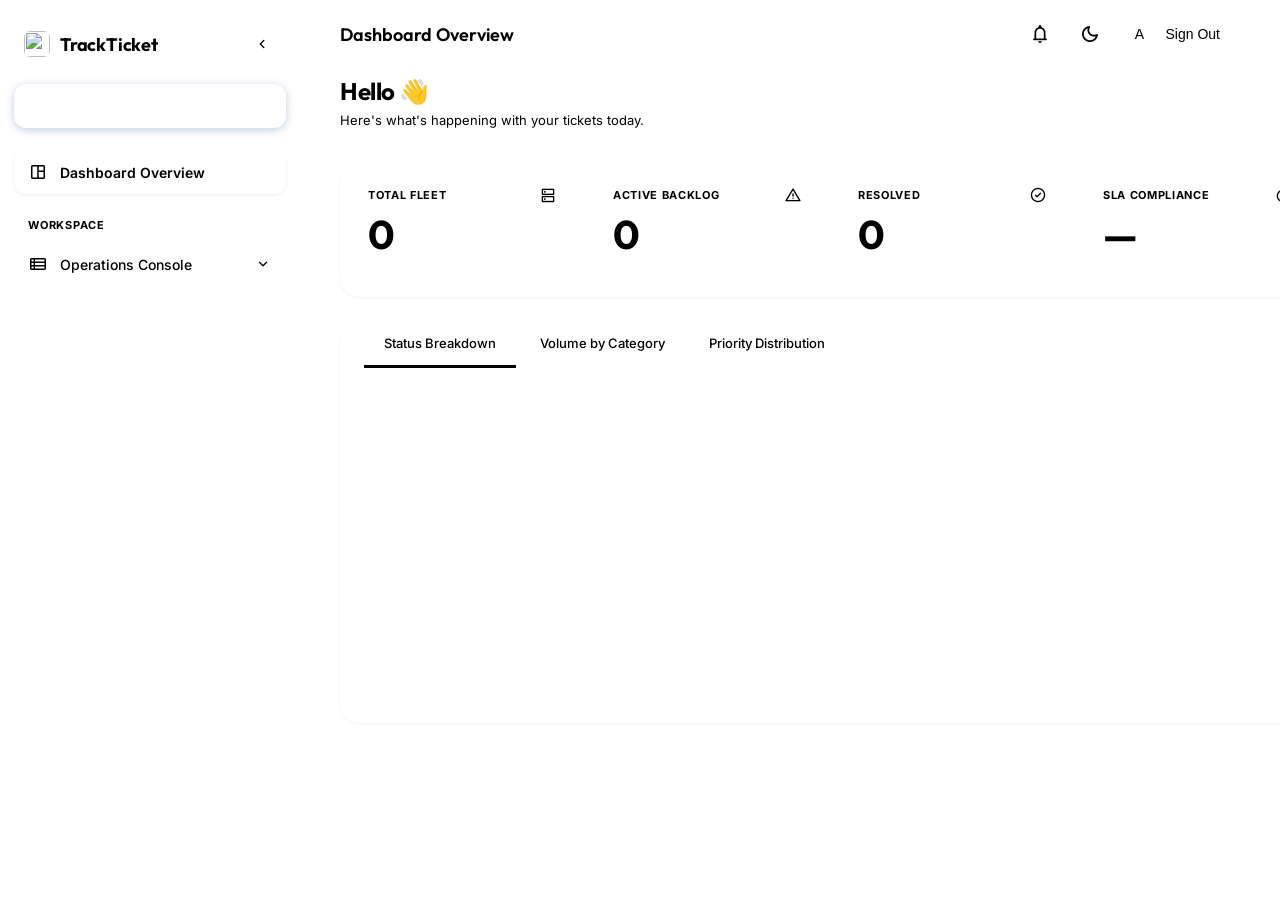
==== commit 2ed13535: "fix: Better UI/UX and file organization" ====
--- a/ticketmaster/src/main/resources/static/index.html
+++ b/ticketmaster/src/main/resources/static/index.html
@@ -3,58 +3,106 @@
 <head>
     <meta charset="UTF-8">
     <meta name="viewport" content="width=device-width, initial-scale=1.0">
-    <title>Workspace - Ticketmaster</title>
+    <title>Workspace - TrackTicket</title>
 
     <link rel="stylesheet" href="/css/styles.css">
+    <link rel="stylesheet" href="/css/ticket-wizard.css">
     <link rel="preconnect" href="https://fonts.googleapis.com">
     <link rel="preconnect" href="https://fonts.gstatic.com" crossorigin>
     <link href="https://fonts.googleapis.com/css2?family=Inter:wght@400;500;600&family=Outfit:wght@300;400;500;600;700&display=swap" rel="stylesheet">
     <link rel="stylesheet" href="https://fonts.googleapis.com/css2?family=Material+Symbols+Rounded:opsz,wght,FILL,GRAD@24,400,1,0" />
 
     <style>
+        /* Resilient type stack — guards against the external stylesheet not
+           defining these, or Google Fonts failing to load (falls through to
+           system fonts, then generic sans-serif, instead of browser-default serif). */
+        :root {
+            --font-display: 'Space Grotesk', 'Outfit', -apple-system, 'Segoe UI', Roboto, sans-serif;
+            --font-ui: 'Inter', -apple-system, 'Segoe UI', Roboto, Helvetica, Arial, sans-serif;
+        }
+
         /* Base Resets & Layout */
-        body { font-family: var(--font-ui); background-color: var(--g-background); color: var(--g-text-main); margin: 0; overflow: hidden; }
+        body { font-family: var(--font-ui); background-color: var(--tm-bg, #fff); color: var(--g-text-main); margin: 0; overflow: hidden; }
         .app-layout { display: flex; height: 100vh; overflow: hidden; }
 
-        /* Left Navigation Drawer */
+        /* Left Navigation Drawer — pale wash background, white main content;
+           the reverse of before, matching a calmer, "content is the star"
+           reference layout instead of a bright-white sidebar competing with it. */
         .md-nav-drawer {
-            width: 280px; background-color: var(--g-surface); padding: 24px 12px;
-            display: flex; flex-direction: column; gap: 8px; border-right: 1px solid var(--g-border); z-index: 10;
-        }
+            width: 272px; background-color: var(--g-background); padding: 20px 14px;
+            display: flex; flex-direction: column; gap: 2px; z-index: 10;
+            overflow-y: auto; overflow-x: hidden;
+        }
+        /* Every row keeps its own natural height — without this, a long list
+           of nav items in a fixed-height flex column gets squeezed unevenly
+           by the flexbox algorithm instead of scrolling. */
+        .md-nav-drawer > * { flex-shrink: 0; }
+        .md-nav-drawer::-webkit-scrollbar { width: 6px; }
+        .md-nav-drawer::-webkit-scrollbar-thumb { background: var(--g-border); border-radius: 100px; }
+        .md-nav-drawer::-webkit-scrollbar-track { background: transparent; }
 
         .drawer-header {
-            padding: 8px 16px 32px 16px; display: flex; flex-direction: column; gap: 4px; border-bottom: 1px solid var(--g-border); margin-bottom: 16px;
-        }
-
-        /* 5. Highlight Website Name */
+            padding: 10px 10px 20px; display: flex; flex-direction: column; gap: 4px;
+        }
+
         .drawer-title {
-            font-family: var(--font-display); font-size: 17px; font-weight: 600; color: var(--g-text-main); letter-spacing: -0.2px; margin: 0;
-            display: flex; align-items: center; gap: 8px;
-        }
-
+            font-family: var(--font-display); font-size: 18px; font-weight: 700; color: var(--g-text-main); letter-spacing: -0.2px; margin: 0;
+            display: flex; align-items: center; gap: 10px;
+        }
+
+        .drawer-collapse-btn {
+            width: 28px; height: 28px; border: none; background: transparent; cursor: pointer;
+            display: flex; align-items: center; justify-content: center;
+            color: var(--g-text-faint); border-radius: 50%; flex-shrink: 0; padding: 0;
+            transition: background-color 0.15s ease, color 0.15s ease;
+        }
+        .drawer-collapse-btn:hover { background: var(--g-border); color: var(--g-text-main); }
+
+        /* Flat, monochrome icons — a person's eye should land on what's
+           ACTIVE (one blue pill), not on eight different icon colors before
+           they've even decided where to look. Icons inherit .nav-item's
+           color entirely; no per-item background chip, no per-item hue. */
         .nav-item {
-            display: flex; align-items: center; gap: 12px; height: 48px; padding: 0 16px; border-radius: 24px;
-            cursor: pointer; color: var(--g-text-main); font-weight: 500; font-size: 14px; transition: background-color 0.2s;
-        }
-        .nav-item:hover { background-color: #F1F3F4; }
-        .nav-item.active { background-color: var(--g-blue-light); color: var(--g-blue-dark); }
-        .nav-item.active .material-symbols-rounded { color: var(--g-blue-dark); }
-
-        /* 1. Global Create Button */
+            display: flex; align-items: center; gap: 12px; height: 44px; padding: 0 14px; border-radius: 12px;
+            cursor: pointer; color: var(--g-text-muted); font-weight: 500; font-size: 14px; transition: background-color 0.15s ease, color 0.15s ease;
+        }
+        .nav-item .material-symbols-rounded { font-size: 20px; color: inherit; flex-shrink: 0; }
+        .nav-item:hover { background-color: var(--g-border); color: var(--g-text-main); }
+        .nav-item.active { background-color: var(--g-surface); color: var(--g-blue-dark); font-weight: 600; box-shadow: 0 1px 3px rgba(3,4,94,0.08); }
+
+        /* Section labels — flat, grouped nav sections instead of nested
+           expand/collapse accordions. Everything under a label is a direct,
+           always-visible destination; no clicks-to-reveal required. */
+        .nav-section-label {
+            font-size: 11px; font-weight: 700; text-transform: uppercase; letter-spacing: 0.07em;
+            color: var(--g-text-faint, var(--g-text-muted));
+            padding: 22px 14px 8px;
+        }
+        .md-nav-drawer.nav-collapsed .nav-section-label { display: none; }
+
+        /* Sub-items — indentation signals hierarchy instead of a smaller
+           colored icon square. */
+        .nav-sub-item { padding-left: 40px !important; height: 38px !important; font-size: 13.5px; }
+        .nav-sub-item .material-symbols-rounded { font-size: 16px; }
+
+        /* Primary CTA — a solid, unmistakable action button, not a bordered
+           white pill with a tiny colored plus-icon lost inside it. */
         .nav-create-btn {
-            background-color: var(--g-surface); border: 1px solid var(--g-border); box-shadow: 0 1px 3px rgba(60,64,67,0.1);
-            color: var(--g-blue); margin-bottom: 24px; justify-content: center; font-weight: 600;
-        }
-        .nav-create-btn:hover { background-color: #F8F9FA; box-shadow: 0 2px 6px rgba(60,64,67,0.15); }
+            background-color: var(--g-blue-dark); color: #FFFFFF;
+            margin: 4px 0 20px; justify-content: center; font-weight: 600;
+            box-shadow: 0 2px 8px rgba(2,62,138,0.25);
+        }
+        .nav-create-btn .material-symbols-rounded { color: #FFFFFF; }
+        .nav-create-btn:hover { background-color: var(--tm-primary-dark, #03045e); color: #FFFFFF; }
 
         /* Main Workspace Area */
-        .main-content { flex: 1; display: flex; flex-direction: column; overflow-y: auto; background-color: var(--g-background); }
+        .main-content { flex: 1; display: flex; flex-direction: column; overflow-y: auto; background-color: var(--tm-bg, #fff); }
         .md-top-app-bar {
-            height: 64px; min-height: 64px; padding: 0 32px; display: flex; align-items: center; justify-content: space-between;
-            background: var(--g-surface); border-bottom: 1px solid var(--g-border); position: sticky; top: 0; z-index: 5;
-        }
-        .view-title { font-family: var(--font-display); font-size: 20px; font-weight: 500; margin: 0; }
-        .md-workspace { padding: 32px; max-width: 1440px; margin: 0 auto; width: 100%; }
+            height: 68px; min-height: 68px; padding: 0 40px; display: flex; align-items: center; justify-content: space-between;
+            background: var(--tm-bg, #fff); position: sticky; top: 0; z-index: 5;
+        }
+        .view-title { font-family: var(--font-display); font-size: 20px; font-weight: 600; margin: 0; }
+        .md-workspace { padding: 8px 40px 40px; max-width: 1440px; margin: 0 auto; width: 100%; }
         .app-view { display: none; animation: fadeIn 0.4s ease; }
         .app-view.active-view { display: block; }
         @keyframes fadeIn { from { opacity: 0; transform: translateY(10px); } to { opacity: 1; transform: translateY(0); } }
@@ -63,27 +111,27 @@
         .dashboard-header {
             margin-bottom: 32px;
         }
-        .dashboard-header h2 { font-family: var(--font-display); font-size: 32px; font-weight: 600; margin: 0 0 8px 0; letter-spacing: -0.5px; }
-        .dashboard-header p { margin: 0; color: var(--g-text-muted); font-size: 16px; }
+        .dashboard-header h2 { font-family: var(--font-display); font-size: 30px; font-weight: 700; margin: 0 0 6px 0; letter-spacing: -0.5px; }
+        .dashboard-header p { margin: 0; color: var(--g-text-muted); font-size: 15px; }
 
         /* Scorecard strip */
         .scorecard {
-            background: var(--g-surface); border-radius: 16px; border: 1px solid var(--g-border);
-            box-shadow: 0 1px 2px 0 rgba(60,64,67,0.1);
+            background: var(--g-surface); border-radius: 20px; border: 1px solid var(--g-border);
+            box-shadow: 0 1px 3px 0 rgba(3, 4, 94,0.06);
             display: flex; margin-bottom: 24px;
         }
         .scorecard-cell {
-            flex: 1; padding: 24px 28px; display: flex; flex-direction: column; gap: 8px;
+            flex: 1; padding: 26px 28px; display: flex; flex-direction: column; gap: 10px;
             border-right: 1px solid var(--g-border);
         }
         .scorecard-cell:last-child { border-right: none; }
-        .metric-label { font-size: 11px; font-weight: 600; letter-spacing: 0.8px; color: var(--g-text-muted); text-transform: uppercase; }
-        .metric-value { font-family: var(--font-display); font-size: 42px; font-weight: 400; line-height: 1; margin: 0; letter-spacing: -1px; }
+        .metric-label { font-size: 11px; font-weight: 700; letter-spacing: 0.06em; color: var(--g-text-muted); text-transform: uppercase; }
+        .metric-value { font-family: var(--font-display); font-size: 40px; font-weight: 700; line-height: 1; margin: 0; letter-spacing: -1px; }
 
         /* Tabbed chart panel */
         .chart-panel {
-            background: var(--g-surface); border-radius: 16px; border: 1px solid var(--g-border);
-            box-shadow: 0 1px 2px 0 rgba(60,64,67,0.1); overflow: hidden;
+            background: var(--g-surface); border-radius: 20px; border: 1px solid var(--g-border);
+            box-shadow: 0 1px 3px 0 rgba(3, 4, 94,0.06); overflow: hidden;
         }
         .chart-tabs {
             display: flex; border-bottom: 1px solid var(--g-border); padding: 0 24px; gap: 4px;
@@ -103,18 +151,47 @@
         }
 
         .search-bar {
+            position: relative;
             display: flex; align-items: center; background: var(--g-surface); border: 1px solid var(--g-border);
-            border-radius: 100px; padding: 8px 16px; width: 400px; box-shadow: 0 1px 3px rgba(60,64,67,0.05);
+            border-radius: 100px; padding: 8px 16px; width: 400px; box-shadow: 0 1px 3px rgba(3, 4, 94,0.05);
             transition: box-shadow 0.2s, border-color 0.2s;
         }
         .search-bar:focus-within { border-color: var(--g-blue); box-shadow: 0 2px 6px rgba(26,115,232,0.15); }
         .search-bar input { border: none; outline: none; background: transparent; width: 100%; font-family: var(--font-ui); font-size: 14px; margin-left: 8px; }
 
-        .data-table { width: 100%; border-collapse: collapse; background: var(--g-surface); border-radius: 12px; overflow: hidden; border: 1px solid var(--g-border); box-shadow: 0 1px 2px rgba(60,64,67,0.1); }
+        .search-suggest-panel {
+            display: none;
+            position: absolute; top: calc(100% + 6px); left: 0; right: 0;
+            background: var(--g-surface); border: 1px solid var(--g-border);
+            border-radius: 12px; box-shadow: 0 12px 32px rgba(3,4,94,0.10);
+            padding: 6px; z-index: 20;
+        }
+        .search-suggest-panel.open { display: block; }
+        .search-suggest-label {
+            font-size: 11px; font-weight: 600; text-transform: uppercase; letter-spacing: 0.04em;
+            color: var(--g-text-faint); padding: 8px 10px 4px;
+        }
+        .search-suggest-item {
+            display: flex; align-items: center; gap: 8px;
+            padding: 8px 10px; border-radius: 8px; cursor: pointer;
+            font-size: 13.5px; color: var(--g-text-main);
+        }
+        .search-suggest-item:hover, .search-suggest-item.highlighted { background: var(--g-background); }
+        .search-suggest-item .material-symbols-rounded { font-size: 16px; color: var(--g-text-faint); }
+        .search-suggest-empty { padding: 14px 10px; font-size: 12.5px; color: var(--g-text-faint); text-align: center; }
+        .search-suggest-clear {
+            display: block; width: 100%; text-align: left;
+            padding: 8px 10px; margin-top: 2px; border-top: 1px solid var(--g-border);
+            font-size: 12px; color: var(--g-blue-dark); background: none; border: none;
+            cursor: pointer; font-family: var(--font-ui);
+        }
+        .search-suggest-clear:hover { text-decoration: underline; }
+
+        .data-table { width: 100%; border-collapse: collapse; background: var(--g-surface); border-radius: 12px; overflow: hidden; border: 1px solid var(--g-border); }
         .data-table th, .data-table td { padding: 16px 24px; text-align: left; border-bottom: 1px solid var(--g-border); font-size: 14px; }
-        .data-table th { background: #F8F9FA; color: var(--g-text-muted); font-weight: 600; text-transform: uppercase; font-size: 12px; letter-spacing: 0.5px; }
+        .data-table th { background: var(--g-background); color: var(--g-text-muted); font-weight: 600; text-transform: uppercase; font-size: 12px; letter-spacing: 0.5px; }
         .data-table tr:last-child td { border-bottom: none; }
-        .data-table tbody tr:hover { background-color: #F8F9FA; }
+        .data-table tbody tr:hover { background-color: var(--g-background); }
 
         /* Chips */
         .ticket-chip { display: inline-flex; align-items: center; background-color: #F1F3F4; color: var(--g-text-main); border-radius: 100px; padding: 4px 10px; font-size: 12px; font-weight: 500; }
@@ -184,7 +261,7 @@
         .ai-chip {
             display: none;
             background: #E8F0FE;
-            color: #1A73E8;
+            color: var(--g-blue-dark);
             font-size: 11px;
             font-weight: 500;
             padding: 2px 10px;
@@ -263,7 +340,6 @@
         .md-nav-drawer { transition: width 0.25s ease, padding 0.25s ease; }
         .md-nav-drawer.nav-collapsed { width: 68px; padding: 16px 8px; overflow: hidden; }
         .md-nav-drawer.nav-collapsed .nav-label { display: none; }
-        .md-nav-drawer.nav-collapsed .drawer-subtitle { display: none; }
         .md-nav-drawer.nav-collapsed .nav-item { justify-content: center; padding: 0; width: 48px; margin: 0 auto; }
         .md-nav-drawer.nav-collapsed .nav-create-btn { width: 48px; height: 48px; border-radius: 50%; padding: 0; margin-bottom: 16px; }
         .md-nav-drawer.nav-collapsed .drawer-header { padding: 8px 0 16px 0; }
@@ -271,7 +347,11 @@
         .md-nav-drawer.nav-collapsed .drawer-title { justify-content: center; }
         .md-nav-drawer.nav-collapsed #navCollapseBtn { display: none; }
         .md-nav-drawer.nav-collapsed #navCollapseBtn .material-symbols-rounded { transform: rotate(180deg); }
-        .md-nav-drawer.nav-collapsed .nav-section-label { display: none; }
+        /* Match nav-item's collapsed centering exactly (same width + margin
+           approach) so the logo lines up with the icon column below it
+           instead of sitting slightly left of it. */
+        .md-nav-drawer.nav-collapsed .drawer-title { width: 48px; margin: 0 auto; gap: 0; justify-content: center; }
+        .md-nav-drawer.nav-collapsed .drawer-header > div { display: block; }
 
         /* Dialog centering — fixes modal appearing at top-left */
         dialog { position: fixed; top: 50%; left: 50%; transform: translate(-50%, -50%); margin: 0; }
@@ -296,13 +376,13 @@
         .toast {
             display: flex; align-items: center; gap: 12px;
             padding: 14px 18px; border-radius: 12px; min-width: 280px; max-width: 400px;
-            background: #202124; color: #fff; font-size: 13px; font-weight: 500;
+            background: var(--g-text-main); color: #fff; font-size: 13px; font-weight: 500;
             box-shadow: 0 8px 24px rgba(0,0,0,0.2);
             animation: toastIn 0.3s ease; pointer-events: auto;
             font-family: var(--font-ui);
         }
-        .toast.toast-success { background: #1E8E3E; }
-        .toast.toast-error   { background: #D93025; }
+        .toast.toast-success { background: var(--g-green); }
+        .toast.toast-error   { background: var(--g-red); }
         .toast.toast-warning { background: #B06000; }
         @keyframes toastIn {
             from { opacity: 0; transform: translateY(16px); }
@@ -337,8 +417,7 @@
         .stepper-label.breached { color: var(--g-red);   font-weight: 600; }
 
         /* Nav sub-items */
-        .nav-sub-item { padding-left: 20px !important; height: 40px !important; }
-        .nav-sub-chevron { transition: transform 0.2s; }
+        .nav-sub-chevron { font-size: 18px !important; margin-left: auto; transition: transform 0.2s; }
         .md-nav-drawer.nav-collapsed #consoleSubMenu { display: none !important; }
         .md-nav-drawer.nav-collapsed .nav-sub-chevron { display: none !important; }
     </style>
@@ -352,92 +431,109 @@
             <div style="display:flex; justify-content:space-between; align-items:center; width:100%;">
                 <h2 class="drawer-title">
                     <img src="/images/logo.png" onclick="if(document.querySelector('.md-nav-drawer').classList.contains('nav-collapsed')) toggleNavCollapse()"
-                         style="width:28px; height:28px; object-fit:contain; flex-shrink:0; border-radius:6px; cursor:pointer;">
-                    <div class="nav-label">
-                        <div style="font-size:16px; font-weight:600; color:var(--g-text-main); line-height:1.2;">Ticketmaster</div>
-                        <div class="drawer-subtitle" style="font-size:11px; color:var(--g-text-muted); font-weight:400; letter-spacing:0.2px;">Enterprise Edition</div>
-                    </div>
+                         style="width:26px; height:26px; object-fit:contain; flex-shrink:0; border-radius:6px; cursor:pointer;">
+                    <span class="nav-label">TrackTicket</span>
                 </h2>
-                <button id="navCollapseBtn" onclick="toggleNavCollapse()" title="Collapse sidebar"
-                        style="width:28px; height:28px; border:none; background:transparent; cursor:pointer;
-                       display:flex; align-items:center; justify-content:center;
-                       color:var(--g-text-muted); border-radius:50%; flex-shrink:0; padding:0;">
+                <button id="navCollapseBtn" onclick="toggleNavCollapse()" title="Collapse sidebar" class="drawer-collapse-btn">
                     <span class="material-symbols-rounded" style="font-size:18px; transition:transform 0.25s;">chevron_left</span>
                 </button>
             </div>
         </div>
 
-        <div class="nav-item nav-create-btn" onclick="document.getElementById('createModal').showModal()">
-    <span style="display:flex; width:28px; height:28px; border-radius:8px; background:#E8F0FE;
-                 align-items:center; justify-content:center; flex-shrink:0;">
-        <span class="material-symbols-rounded" style="font-size:18px; color:var(--g-blue);">add</span>
-    </span>
+        <div class="nav-item nav-create-btn" onclick="openCreateModal()">
+            <span class="material-symbols-rounded" aria-hidden="true">add</span>
             <span class="nav-label">Raise New Incident</span>
         </div>
 
         <div class="nav-item active" onclick="switchView('viewDashboard', this)">
-            <span style="display:flex; width:28px; height:28px; border-radius:8px; background:#E8F0FE;
-                         align-items:center; justify-content:center; flex-shrink:0;">
-                <span class="material-symbols-rounded" style="font-size:18px; color:#4285F4;">space_dashboard</span>
-            </span>
+            <span class="material-symbols-rounded" aria-hidden="true">space_dashboard</span>
             <span class="nav-label">Dashboard Overview</span>
         </div>
 
+        <div class="nav-section-label">Workspace</div>
+
         <div id="consoleNavGroup">
-            <div class="nav-item" id="consoleNavParent" onclick="switchView('viewConsole', this)">
-        <span style="display:flex; width:28px; height:28px; border-radius:8px; background:#FEF7E0;
-                     align-items:center; justify-content:center; flex-shrink:0;">
-            <span class="material-symbols-rounded" style="font-size:18px; color:#F9AB00;">view_list</span>
-        </span>
+            <div class="nav-item" id="consoleNavParent" onclick="handleConsoleNavClick(this)">
+                <span class="material-symbols-rounded" aria-hidden="true">view_list</span>
                 <span class="nav-label">Operations Console</span>
-                <span class="material-symbols-rounded nav-label nav-sub-chevron" id="consoleSubChevron"
-                      style="font-size:16px; color:var(--g-text-muted); margin-left:auto;">expand_more</span>
+                <span class="material-symbols-rounded nav-label nav-sub-chevron" id="consoleSubChevron">expand_more</span>
             </div>
             <!-- Sub-items: visible to DEVELOPER/ADMIN when console is active -->
             <div id="consoleSubMenu" style="display:none;">
                 <div class="nav-item nav-sub-item" id="subFilterAssigned"
                      onclick="applyNavQuickFilter('assignedToMe')">
-            <span style="display:flex; width:22px; height:22px; border-radius:6px; background:#E8F0FE;
-                         align-items:center; justify-content:center; flex-shrink:0;">
-                <span class="material-symbols-rounded" style="font-size:14px; color:var(--g-blue);">person</span>
-            </span>
-                    <span class="nav-label" style="font-size:13px;">Assigned to me</span>
+                    <span class="material-symbols-rounded" aria-hidden="true">person</span>
+                    <span class="nav-label">Assigned to me</span>
                 </div>
                 <div class="nav-item nav-sub-item" id="subFilterRaised"
                      onclick="applyNavQuickFilter('raisedByMe')">
-            <span style="display:flex; width:22px; height:22px; border-radius:6px; background:#FEF7E0;
-                         align-items:center; justify-content:center; flex-shrink:0;">
-                <span class="material-symbols-rounded" style="font-size:14px; color:#B06000;">edit</span>
-            </span>
-                    <span class="nav-label" style="font-size:13px;">Raised by me</span>
+                    <span class="material-symbols-rounded" aria-hidden="true">edit</span>
+                    <span class="nav-label">Raised by me</span>
                 </div>
             </div>
         </div>
 
         <div class="nav-item" id="reportsNavItem" style="display:none;" onclick="switchView('viewReports', this)">
-            <span style="display:flex; width:28px; height:28px; border-radius:8px; background:#E6F4EA;
-                         align-items:center; justify-content:center; flex-shrink:0;">
-                <span class="material-symbols-rounded" style="font-size:18px; color:#34A853;">bar_chart</span>
-            </span>
+            <span class="material-symbols-rounded" aria-hidden="true">bar_chart</span>
             <span class="nav-label">Reports</span>
         </div>
 
         <!-- My Requests — visible to USER role only -->
         <div class="nav-item" id="myRequestsNavItem" style="display:none;"
              onclick="switchView('viewConsole', this); setMyRequestsMode()">
-                <span style="display:flex; width:28px; height:28px; border-radius:8px; background:#E6F4EA;
-                             align-items:center; justify-content:center; flex-shrink:0;">
-                    <span class="material-symbols-rounded" style="font-size:18px; color:#34A853;">inbox</span>
-                </span>
+            <span class="material-symbols-rounded" aria-hidden="true">inbox</span>
             <span class="nav-label">My Requests</span>
         </div>
 
-        <div class="nav-item" id="accessMgmtNavItem" style="display:none;" onclick="switchView('viewSettings', this)">
-            <span style="display:flex; width:28px; height:28px; border-radius:8px; background:#FCE8E6;
-                 align-items:center; justify-content:center; flex-shrink:0;">
-                <span class="material-symbols-rounded" style="font-size:18px; color:#EA4335;">shield_person</span>
-            </span>
-            <span class="nav-label">Access Management</span>
+        <!-- Ticket Operations — flat list, always visible once revealed for -->
+        <!-- ADMIN, instead of an accordion that has to be expanded first. -->
+        <div id="ticketOpsNavGroup" style="display:none;">
+            <div class="nav-section-label">Ticket Operations</div>
+            <div class="nav-item" onclick="switchView('viewSettings', this, 'tabSla')">
+                <span class="material-symbols-rounded" aria-hidden="true">timer</span>
+                <span class="nav-label">SLA Settings</span>
+            </div>
+            <div class="nav-item" onclick="switchView('viewSettings', this, 'tabRouting')">
+                <span class="material-symbols-rounded" aria-hidden="true">route</span>
+                <span class="nav-label">Categories &amp; Routing</span>
+            </div>
+            <div class="nav-item" onclick="switchView('viewSettings', this, 'tabCanned')">
+                <span class="material-symbols-rounded" aria-hidden="true">forum</span>
+                <span class="nav-label">Canned Responses</span>
+            </div>
+            <div class="nav-item" onclick="switchView('viewSettings', this, 'tabKb')">
+                <span class="material-symbols-rounded" aria-hidden="true">auto_stories</span>
+                <span class="nav-label">Knowledge Base</span>
+            </div>
+            <div class="nav-item" onclick="switchView('viewSettings', this, 'tabWebhooks')">
+                <span class="material-symbols-rounded" aria-hidden="true">webhook</span>
+                <span class="nav-label">Webhooks</span>
+            </div>
+        </div>
+
+        <!-- Identity & Access — same flat treatment -->
+        <div id="identityAccessNavGroup" style="display:none;">
+            <div class="nav-section-label">Identity &amp; Access</div>
+            <div class="nav-item" onclick="switchView('viewSettings', this, 'tabUsers')">
+                <span class="material-symbols-rounded" aria-hidden="true">group</span>
+                <span class="nav-label">User Directory</span>
+            </div>
+            <div class="nav-item" onclick="switchView('viewSettings', this, 'tabRegister')">
+                <span class="material-symbols-rounded" aria-hidden="true">person_add</span>
+                <span class="nav-label">Register User</span>
+            </div>
+            <div class="nav-item" id="navItemPasswordRequests" onclick="switchView('viewSettings', this, 'tabRequests')">
+                <span class="material-symbols-rounded" aria-hidden="true">lock_reset</span>
+                <span class="nav-label">Password Requests</span>
+            </div>
+            <div class="nav-item" onclick="switchView('viewSettings', this, 'tabSecurity')">
+                <span class="material-symbols-rounded" aria-hidden="true">history_edu</span>
+                <span class="nav-label">Security Log</span>
+            </div>
+            <div class="nav-item" onclick="switchView('viewSettings', this, 'tabMfa')">
+                <span class="material-symbols-rounded" aria-hidden="true">verified_user</span>
+                <span class="nav-label">Two-Factor Auth</span>
+            </div>
         </div>
 
     </aside>
@@ -486,7 +582,8 @@
             <!-- Notification Panel Dropdown -->
             <div id="notifPanel" style="display: none; position: absolute; top: 56px; right: 24px; width: 380px;
                  background: var(--g-surface); border: 1px solid var(--g-border); border-radius: 12px;
-                 box-shadow: 0 8px 32px rgba(0,0,0,0.12); z-index: 999; overflow: hidden;">
+                 box-shadow: 0 8px 32px rgba(3, 4, 94, 0.16); z-index: 999; overflow: hidden;"
+                 role="region" aria-label="Notifications">
                 <div style="display: flex; justify-content: space-between; align-items: center; padding: 16px 20px 12px; border-bottom: 1px solid var(--g-border);">
                     <span style="font-weight: 600; font-size: 15px; font-family: var(--font-display);">Notifications</span>
                     <button onclick="markAllNotificationsRead()" class="g-btn g-btn-text"
@@ -502,8 +599,8 @@
 
             <div id="viewDashboard" class="app-view active-view">
                 <div class="dashboard-header">
-                    <h2>Platform Telemetry</h2>
-                    <p>Real-time insights into system health and agent resolution velocity.</p>
+                    <h2 id="dashboardGreeting">Hello 👋</h2>
+                    <p>Here's what's happening with your tickets today.</p>
                 </div>
 
                 <!-- Scorecard Strip — all 4 KPIs in one horizontal card -->
@@ -511,35 +608,35 @@
                     <div class="scorecard-cell">
                         <div style="display:flex; justify-content:space-between; align-items:center;">
                             <span class="metric-label">Total Fleet</span>
-                            <span class="material-symbols-rounded" style="font-size:18px; color:var(--g-blue);">dns</span>
-                        </div>
-                        <h1 class="metric-value" style="color:var(--g-blue);" id="metricTotal">0</h1>
+                            <span class="material-symbols-rounded" style="font-size:18px; color:var(--viz-blue);">dns</span>
+                        </div>
+                        <h1 class="metric-value" style="color:var(--viz-blue);" id="metricTotal">0</h1>
                     </div>
 
                     <div class="scorecard-cell">
                         <div style="display:flex; justify-content:space-between; align-items:center;">
                             <span class="metric-label">Active Backlog</span>
-                            <span class="material-symbols-rounded" style="font-size:18px; color:var(--g-red);">warning</span>
-                        </div>
-                        <h1 class="metric-value" style="color:var(--g-red);" id="metricOpen">0</h1>
+                            <span class="material-symbols-rounded" style="font-size:18px; color:var(--viz-orange);">warning</span>
+                        </div>
+                        <h1 class="metric-value" style="color:var(--viz-orange);" id="metricOpen">0</h1>
                     </div>
 
                     <div class="scorecard-cell">
                         <div style="display:flex; justify-content:space-between; align-items:center;">
                             <span class="metric-label">Resolved</span>
-                            <span class="material-symbols-rounded" style="font-size:18px; color:var(--g-green);">check_circle</span>
-                        </div>
-                        <h1 class="metric-value" style="color:var(--g-green);" id="metricResolved">0</h1>
+                            <span class="material-symbols-rounded" style="font-size:18px; color:var(--viz-green);">check_circle</span>
+                        </div>
+                        <h1 class="metric-value" style="color:var(--viz-green);" id="metricResolved">0</h1>
                     </div>
 
                     <div class="scorecard-cell">
                         <div style="display:flex; justify-content:space-between; align-items:center;">
                             <span class="metric-label">SLA Compliance</span>
-                            <span class="material-symbols-rounded" style="font-size:18px; color:var(--g-yellow);">timer</span>
-                        </div>
-                        <h1 class="metric-value" id="metricSla" style="color:var(--g-yellow);">—</h1>
+                            <span class="material-symbols-rounded" style="font-size:18px; color:var(--viz-purple);" id="metricSlaIcon">timer</span>
+                        </div>
+                        <h1 class="metric-value" id="metricSla" style="color:var(--viz-purple);">—</h1>
                         <div style="height:3px; background:var(--g-border); border-radius:2px; margin-top:4px;">
-                            <div id="slaProgressBar" style="height:100%; border-radius:2px; width:0%; transition:width 0.6s ease; background:var(--g-yellow);"></div>
+                            <div id="slaProgressBar" style="height:100%; border-radius:2px; width:0%; transition:width 0.6s ease; background:var(--viz-purple);"></div>
                         </div>
                     </div>
                 </div>
@@ -610,7 +707,10 @@
                         </select>
                         <div class="search-bar">
                             <span class="material-symbols-rounded" style="color: var(--g-text-muted); font-size: 20px;">search</span>
-                            <input type="text" id="ticketSearch" placeholder="Search by Ticket ID, Title, or Assignee..." onkeyup="filterTickets()">
+                            <input type="text" id="ticketSearch" placeholder="Search by Ticket ID, Title, or Assignee..."
+                                   onkeyup="filterTickets()" onfocus="showSearchSuggestions()"
+                                   autocomplete="off" aria-expanded="false" aria-controls="searchSuggestPanel">
+                            <div class="search-suggest-panel" id="searchSuggestPanel"></div>
                         </div>
                     </div>
                 </div>
@@ -701,26 +801,27 @@
                     </div>
                 </div>
 
-                <table class="data-table">
-                    <thead>
-                    <tr>
-                        <th style="width: 40px;">
-                            <input type="checkbox" id="selectAllCheckbox" onclick="toggleSelectAll(this)"
-                                   style="width:16px; height:16px; cursor:pointer;">
-                        </th>
-                        <th style="width: 80px;">ID</th>
-                        <th>Subject Summary</th>
-                        <th style="width: 120px;">Category</th>
-                        <th style="width: 120px;">Priority</th>
-                        <th style="width: 140px;">Status</th>
-                        <th style="width: 160px;">SLA Deadline</th>
-                        <th style="width: 100px; text-align: right;">Action</th>
-                    </tr>
-                    </thead>
-                    <tbody id="ticketTableBody">
-                    </tbody>
-                </table>
-                </table>
+                <div style="overflow-x:auto;">
+                    <table class="data-table">
+                        <thead>
+                        <tr>
+                            <th style="width: 40px;">
+                                <input type="checkbox" id="selectAllCheckbox" onclick="toggleSelectAll(this)"
+                                       style="width:16px; height:16px; cursor:pointer;">
+                            </th>
+                            <th style="width: 80px;">ID</th>
+                            <th>Subject Summary</th>
+                            <th style="width: 120px;">Category</th>
+                            <th style="width: 120px;">Priority</th>
+                            <th style="width: 140px;">Status</th>
+                            <th style="width: 160px;">SLA Deadline</th>
+                            <th style="width: 100px; text-align: right;">Action</th>
+                        </tr>
+                        </thead>
+                        <tbody id="ticketTableBody">
+                        </tbody>
+                    </table>
+                </div>
 
                 <div id="consolePagination" style="display:flex; justify-content:space-between; align-items:center; margin-top:16px; padding: 0 4px;">
                     <span id="paginationInfo" style="font-size:13px; color:var(--g-text-muted);"></span>
@@ -735,12 +836,18 @@
 
             <div id="viewSettings" class="app-view">
                 <div class="dashboard-header">
-                    <h2>Access Management</h2>
-                    <p>Manage users, roles, and security across the Ticketmaster network.</p>
-                </div>
-
-                <!-- Stats row -->
-                <div style="display:flex; gap:16px; margin-bottom:24px; flex-wrap:wrap;">
+                    <!-- No on-page <h2> here on purpose: the top bar already shows -->
+                    <!-- this exact page name, so repeating it as a big heading right -->
+                    <!-- below was a plain duplicate. The subtitle adds real information -->
+                    <!-- the top bar doesn't (what this page is actually for). -->
+                    <h2 id="settingsPageTitle" class="sr-only">User Directory</h2>
+                    <p id="settingsPageSubtitle" style="font-size:15px; color:var(--g-text-muted); margin:0;">See and manage everyone with access to TrackTicket.</p>
+                </div>
+
+                <!-- Stats row — only relevant to the Identity & Access tabs; -->
+                <!-- hidden entirely for Ticket Operations tabs where these -->
+                <!-- four numbers have nothing to do with what's on screen. -->
+                <div id="settingsStatsRow" style="display:flex; gap:16px; margin-bottom:24px; flex-wrap:wrap;">
                     <div style="flex:1; min-width:140px; background:var(--g-surface); border:1px solid var(--g-border);
                     border-radius:12px; padding:20px 24px;">
                         <div class="metric-label">Total Users</div>
@@ -749,378 +856,449 @@
                     <div style="flex:1; min-width:140px; background:var(--g-surface); border:1px solid var(--g-border);
                     border-radius:12px; padding:20px 24px;">
                         <div class="metric-label">Administrators</div>
-                        <div class="metric-value" id="statAdmins" style="font-size:28px; color:#EA4335;">—</div>
+                        <div class="metric-value" id="statAdmins" style="font-size:28px; color:var(--g-red);">—</div>
                     </div>
                     <div style="flex:1; min-width:140px; background:var(--g-surface); border:1px solid var(--g-border);
                     border-radius:12px; padding:20px 24px;">
                         <div class="metric-label">Developers</div>
-                        <div class="metric-value" id="statDevs" style="font-size:28px; color:#34A853;">—</div>
+                        <div class="metric-value" id="statDevs" style="font-size:28px; color:var(--g-green);">—</div>
                     </div>
                     <div style="flex:1; min-width:140px; background:var(--g-surface); border:1px solid var(--g-border);
                     border-radius:12px; padding:20px 24px; cursor:pointer;"
-                         onclick="switchSettingsTab('tabRequests')">
+                         onclick="switchView('viewSettings', document.getElementById('navItemPasswordRequests'), 'tabRequests')">
                         <div class="metric-label">Password Requests</div>
-                        <div class="metric-value" id="statRequests" style="font-size:28px; color:#F9AB00;">—</div>
-                    </div>
-                </div>
-
-                <!-- Tab bar -->
-                <div style="display:flex; gap:4px; border-bottom:1px solid var(--g-border); margin-bottom:24px;">
-                    <button id="settingsTab-tabUsers" onclick="switchSettingsTab('tabUsers')"
-                            style="padding:10px 20px; font-size:13px; font-weight:500; border:none; background:transparent;
-                       cursor:pointer; border-bottom:3px solid var(--g-blue); color:var(--g-blue);
-                       margin-bottom:-1px; font-family:var(--font-ui);">
-                        User Directory
-                    </button>
-                    <button id="settingsTab-tabRegister" onclick="switchSettingsTab('tabRegister')"
-                            style="padding:10px 20px; font-size:13px; font-weight:500; border:none; background:transparent;
-                       cursor:pointer; border-bottom:3px solid transparent; color:var(--g-text-muted);
-                       margin-bottom:-1px; font-family:var(--font-ui);">
-                        Register User
-                    </button>
-                    <button id="settingsTab-tabRequests" onclick="switchSettingsTab('tabRequests')"
-                            style="padding:10px 20px; font-size:13px; font-weight:500; border:none; background:transparent;
-                       cursor:pointer; border-bottom:3px solid transparent; color:var(--g-text-muted);
-                       margin-bottom:-1px; font-family:var(--font-ui);">
-                        Password Requests
-                    </button>
-                    <button id="settingsTab-tabSecurity" onclick="switchSettingsTab('tabSecurity')"
-                            style="padding:10px 20px; font-size:13px; font-weight:500; border:none; background:transparent;
-                       cursor:pointer; border-bottom:3px solid transparent; color:var(--g-text-muted);
-                       margin-bottom:-1px; font-family:var(--font-ui);">
-                        Security Log
-                    </button>
-                    <button id="settingsTab-tabSla" onclick="switchSettingsTab('tabSla')"
-                            style="padding:10px 20px; font-size:13px; font-weight:500; border:none; background:transparent;
-                       cursor:pointer; border-bottom:3px solid transparent; color:var(--g-text-muted);
-                       margin-bottom:-1px; font-family:var(--font-ui);">
-                        SLA Settings
-                    </button>
-                    <button id="settingsTab-tabRouting" onclick="switchSettingsTab('tabRouting')"
-                            style="padding:10px 20px; font-size:13px; font-weight:500; border:none; background:transparent;
-                       cursor:pointer; border-bottom:3px solid transparent; color:var(--g-text-muted);
-                       margin-bottom:-1px; font-family:var(--font-ui);">
-                        Categories &amp; Routing
-                    </button>
-                </div>
-
-                <!-- Tab: User Directory -->
-                <div id="settingsPanel-tabUsers">
-                    <div id="userDirectoryList">
-                        <p style="color:var(--g-text-muted); font-size:13px;">Loading users...</p>
-                    </div>
-                </div>
-
-                <!-- Tab: Register User -->
-                <div id="settingsPanel-tabRegister" style="display:none;">
-                    <div style="max-width:520px; background:var(--g-surface); border:1px solid var(--g-border);
+                        <div class="metric-value" id="statRequests" style="font-size:28px; color:var(--g-yellow);">—</div>
+                    </div>
+                </div>
+
+                <!-- Panel content lives in one card; navigation itself now -->
+                <!-- lives only in the sidebar, so it isn't duplicated here too. -->
+                <div class="settings-panel-card">
+
+                    <!-- Tab: User Directory -->
+                    <div id="settingsPanel-tabUsers">
+                        <div id="userDirectoryList">
+                            <p style="color:var(--g-text-muted); font-size:13px;">Loading users...</p>
+                        </div>
+                    </div>
+
+                    <!-- Tab: Register User -->
+                    <div id="settingsPanel-tabRegister" style="display:none;">
+                        <div style="max-width:520px; background:var(--g-surface); border:1px solid var(--g-border);
                     border-radius:16px; padding:32px;">
-                        <h3 style="margin:0 0 6px 0; font-family:var(--font-display); font-size:18px;">Register New User</h3>
-                        <p style="margin:0 0 24px 0; font-size:13px; color:var(--g-text-muted);">
-                            Create a new account and assign a role. The user will log in with these credentials.
-                        </p>
-
-                        <div id="adminMsg" style="display:none; padding:12px 16px; border-radius:8px;
+                            <h3 style="margin:0 0 6px 0; font-family:var(--font-display); font-size:18px;">Register New User</h3>
+                            <p style="margin:0 0 24px 0; font-size:13px; color:var(--g-text-muted);">
+                                Create a new account and assign a role. The user will log in with these credentials.
+                            </p>
+
+                            <div id="adminMsg" style="display:none; padding:12px 16px; border-radius:8px;
                                       margin-bottom:20px; font-size:13px; font-weight:500;"></div>
 
-                        <div class="g-input-group">
-                            <input type="text" id="regUser" placeholder=" ">
-                            <label for="regUser">Username</label>
-                        </div>
-                        <div class="g-input-group">
-                            <input type="email" id="regEmail" placeholder=" ">
-                            <label for="regEmail">Email Address</label>
-                        </div>
-                        <div class="g-input-group">
-                            <input type="password" id="regPass" placeholder=" ">
-                            <label for="regPass">Password</label>
-                        </div>
-                        <div style="margin-bottom:24px;">
-                            <p style="font-size:12px; color:var(--g-text-muted); margin:0 0 16px 0; font-weight:600; text-transform:uppercase; letter-spacing:0.5px;">Assign Role</p>
-                            <div style="display:flex; gap:12px; flex-wrap:wrap;">
-                                <label style="flex:1; min-width:140px; display:flex; align-items:center; gap:12px; padding:16px;
+                            <div class="g-input-group">
+                                <input type="text" id="regUser" placeholder=" ">
+                                <label for="regUser">Username</label>
+                            </div>
+                            <div class="g-input-group">
+                                <input type="email" id="regEmail" placeholder=" ">
+                                <label for="regEmail">Email Address</label>
+                            </div>
+                            <div class="g-input-group">
+                                <input type="password" id="regPass" placeholder=" ">
+                                <label for="regPass">Password</label>
+                            </div>
+                            <div class="g-input-group" id="mfaCodeGroup" style="display:none; margin-bottom: 8px;">
+                                <input type="text" id="mfaCode" placeholder=" " maxlength="6" autocomplete="off">
+                                <label for="mfaCode">6-digit authenticator code</label>
+                            </div>
+                            <div style="margin-bottom:24px;">
+                                <p style="font-size:12px; color:var(--g-text-muted); margin:0 0 16px 0; font-weight:600; text-transform:uppercase; letter-spacing:0.5px;">Assign Role</p>
+                                <div style="display:flex; gap:12px; flex-wrap:wrap;">
+                                    <label style="flex:1; min-width:140px; display:flex; align-items:center; gap:12px; padding:16px;
                                       border:2px solid var(--g-border); border-radius:12px; cursor:pointer;
                                       transition:border-color 0.15s;" id="roleLabelDev">
-                                    <input type="radio" name="regRole" id="regRoleDev" value="DEVELOPER"
-                                           onchange="updateRoleSelection()" checked
-                                           style="width:16px; height:16px; accent-color:var(--g-blue);">
-                                    <div>
-                                        <div style="font-weight:600; font-size:14px; color:var(--g-text-main);">Developer</div>
-                                        <div style="font-size:12px; color:var(--g-text-muted);">Agent — resolves tickets</div>
-                                    </div>
-                                </label>
-                                <label style="flex:1; min-width:140px; display:flex; align-items:center; gap:12px; padding:16px;
+                                        <input type="radio" name="regRole" id="regRoleDev" value="DEVELOPER"
+                                               onchange="updateRoleSelection()" checked
+                                               style="width:16px; height:16px; accent-color:var(--g-blue);">
+                                        <div>
+                                            <div style="font-weight:600; font-size:14px; color:var(--g-text-main);">Developer</div>
+                                            <div style="font-size:12px; color:var(--g-text-muted);">Agent — resolves tickets</div>
+                                        </div>
+                                    </label>
+                                    <label style="flex:1; min-width:140px; display:flex; align-items:center; gap:12px; padding:16px;
                                       border:2px solid var(--g-border); border-radius:12px; cursor:pointer;
                                       transition:border-color 0.15s;" id="roleLabelAdmin">
-                                    <input type="radio" name="regRole" id="regRoleAdmin" value="ADMIN"
-                                           onchange="updateRoleSelection()"
-                                           style="width:16px; height:16px; accent-color:#EA4335;">
-                                    <div>
-                                        <div style="font-weight:600; font-size:14px; color:var(--g-text-main);">Admin</div>
-                                        <div style="font-size:12px; color:var(--g-text-muted);">Full system access</div>
-                                    </div>
-                                </label>
-                                <label style="flex:1; min-width:140px; display:flex; align-items:center; gap:12px; padding:16px;
+                                        <input type="radio" name="regRole" id="regRoleAdmin" value="ADMIN"
+                                               onchange="updateRoleSelection()"
+                                               style="width:16px; height:16px; accent-color:var(--g-red);">
+                                        <div>
+                                            <div style="font-weight:600; font-size:14px; color:var(--g-text-main);">Admin</div>
+                                            <div style="font-size:12px; color:var(--g-text-muted);">Full system access</div>
+                                        </div>
+                                    </label>
+                                    <label style="flex:1; min-width:140px; display:flex; align-items:center; gap:12px; padding:16px;
                                       border:2px solid var(--g-border); border-radius:12px; cursor:pointer;
                                       transition:border-color 0.15s;" id="roleLabelUser">
-                                    <input type="radio" name="regRole" id="regRoleUser" value="USER"
-                                           onchange="updateRoleSelection()"
-                                           style="width:16px; height:16px; accent-color:#34A853;">
-                                    <div>
-                                        <div style="font-weight:600; font-size:14px; color:var(--g-text-main);">User</div>
-                                        <div style="font-size:12px; color:var(--g-text-muted);">Requester — raises tickets only</div>
+                                        <input type="radio" name="regRole" id="regRoleUser" value="USER"
+                                               onchange="updateRoleSelection()"
+                                               style="width:16px; height:16px; accent-color:var(--g-green);">
+                                        <div>
+                                            <div style="font-weight:600; font-size:14px; color:var(--g-text-main);">User</div>
+                                            <div style="font-size:12px; color:var(--g-text-muted);">Requester — raises tickets only</div>
+                                        </div>
+                                    </label>
+                                </div>
+                            </div>
+
+                            <button class="g-btn g-btn-primary" style="width:100%; height:44px; font-size:14px;"
+                                    onclick="adminRegisterUser()">Create Account</button>
+                        </div>
+                    </div>
+
+                    <!-- Tab: Password Requests -->
+                    <div id="settingsPanel-tabRequests" style="display:none;">
+                        <div id="passwordRequestsList">
+                            <p style="color:var(--g-text-muted); font-size:13px;">Loading requests...</p>
+                        </div>
+                    </div>
+
+                    <!-- Tab: Security Log -->
+                    <div id="settingsPanel-tabSecurity" style="display:none;">
+                        <div style="display:flex; gap:12px; flex-wrap:wrap; align-items:flex-end; margin-bottom:20px;">
+                            <div style="min-width:160px;">
+                                <label style="display:block; font-size:12px; color:var(--g-text-muted); margin-bottom:4px;">Event Type</label>
+                                <select id="secLogEventType" onchange="loadSecurityLog(0)"
+                                        style="width:100%; padding:8px 10px; border-radius:8px; border:1px solid var(--g-border); font-size:13px; font-family:var(--font-ui);">
+                                    <option value="">All events</option>
+                                    <option value="LOGIN_SUCCESS">Login success</option>
+                                    <option value="LOGIN_FAILURE">Login failure</option>
+                                    <option value="LOGIN_BLOCKED">Login blocked</option>
+                                    <option value="LOGOUT">Logout</option>
+                                    <option value="TOKEN_REFRESHED">Token refreshed</option>
+                                </select>
+                            </div>
+                            <div style="min-width:160px;">
+                                <label style="display:block; font-size:12px; color:var(--g-text-muted); margin-bottom:4px;">Username</label>
+                                <input type="text" id="secLogUsername" placeholder="Filter by username"
+                                       onkeydown="if(event.key==='Enter') loadSecurityLog(0)"
+                                       style="width:100%; padding:8px 10px; border-radius:8px; border:1px solid var(--g-border); font-size:13px; font-family:var(--font-ui); box-sizing:border-box;">
+                            </div>
+                            <div>
+                                <label style="display:block; font-size:12px; color:var(--g-text-muted); margin-bottom:4px;">From</label>
+                                <input type="date" id="secLogFrom" onchange="loadSecurityLog(0)"
+                                       style="padding:8px 10px; border-radius:8px; border:1px solid var(--g-border); font-size:13px; font-family:var(--font-ui);">
+                            </div>
+                            <div>
+                                <label style="display:block; font-size:12px; color:var(--g-text-muted); margin-bottom:4px;">To</label>
+                                <input type="date" id="secLogTo" onchange="loadSecurityLog(0)"
+                                       style="padding:8px 10px; border-radius:8px; border:1px solid var(--g-border); font-size:13px; font-family:var(--font-ui);">
+                            </div>
+                            <button class="g-btn" onclick="clearSecurityLogFilters()"
+                                    style="padding:8px 16px; font-size:13px;">Clear</button>
+                        </div>
+
+                        <div style="background:var(--g-surface); border:1px solid var(--g-border); border-radius:16px; overflow-x:auto;">
+                            <table class="data-table">
+                                <thead>
+                                <tr>
+                                    <th>Event</th>
+                                    <th>Username</th>
+                                    <th>IP Address</th>
+                                    <th>Detail</th>
+                                    <th>Occurred At</th>
+                                </tr>
+                                </thead>
+                                <tbody id="secLogBody">
+                                <tr><td colspan="5" style="text-align:center; color:var(--g-text-muted); padding:32px;">Loading...</td></tr>
+                                </tbody>
+                            </table>
+                        </div>
+
+                        <div style="display:flex; justify-content:space-between; align-items:center; margin-top:16px;">
+                            <span id="secLogPageInfo" style="font-size:12px; color:var(--g-text-muted);"></span>
+                            <div style="display:flex; gap:8px;">
+                                <button class="g-btn" id="secLogPrevBtn" onclick="loadSecurityLog(secLogCurrentPage - 1)" style="padding:6px 14px; font-size:13px;">Previous</button>
+                                <button class="g-btn" id="secLogNextBtn" onclick="loadSecurityLog(secLogCurrentPage + 1)" style="padding:6px 14px; font-size:13px;">Next</button>
+                            </div>
+                        </div>
+                    </div>
+
+                    <!-- Tab: Two-Factor Authentication — its own destination now, -->
+                    <!-- instead of being tacked onto the bottom of Security Log. -->
+                    <div id="settingsPanel-tabMfa" style="display:none;">
+                        <div style="max-width:560px; background:var(--g-surface); border:1px solid var(--g-border); border-radius:16px; padding:32px;">
+                            <h3 style="margin:0 0 6px 0; font-family:var(--font-display); font-size:18px;">Two-Factor Authentication</h3>
+                            <p style="margin:0 0 20px 0; font-size:13px; color:var(--g-text-muted);">
+                                Require a 6-digit authenticator code (Google Authenticator, Authy, etc.) in addition to your password at sign-in.
+                            </p>
+                            <div id="mfaStatusView"></div>
+                        </div>
+                    </div>
+
+                    <!-- Tab: SLA Settings -->
+                    <div id="settingsPanel-tabSla" style="display:none;">
+                        <div style="max-width:560px; background:var(--g-surface); border:1px solid var(--g-border);
+                    border-radius:16px; padding:32px;">
+                            <h3 style="margin:0 0 6px 0; font-family:var(--font-display); font-size:18px;">SLA Response Windows</h3>
+                            <p style="margin:0 0 24px 0; font-size:13px; color:var(--g-text-muted);">
+                                How much time agents have to resolve a ticket before it's considered breached, by priority.
+                                Changes apply to new tickets and to the SLA warning/critical checks going forward —
+                                due dates already set on existing tickets are not recalculated.
+                            </p>
+
+                            <div id="slaConfigMsg" style="display:none; padding:12px 16px; border-radius:8px;
+                                      margin-bottom:20px; font-size:13px; font-weight:500;"></div>
+
+                            <div style="display:flex; flex-direction:column; gap:18px;">
+                                <div style="display:flex; align-items:center; justify-content:space-between; gap:16px;
+                                        padding:14px 16px; border:1px solid var(--g-border); border-radius:10px;">
+                                    <div style="display:flex; align-items:center; gap:10px;">
+                                        <span style="width:10px; height:10px; border-radius:50%; background:var(--g-red); display:inline-block;"></span>
+                                        <span style="font-size:14px; font-weight:500;">High priority</span>
                                     </div>
-                                </label>
-                            </div>
-                        </div>
-
-                        <button class="g-btn g-btn-primary" style="width:100%; height:44px; font-size:14px;"
-                                onclick="adminRegisterUser()">Create Account</button>
-                    </div>
-                </div>
-
-                <!-- Tab: Password Requests -->
-                <div id="settingsPanel-tabRequests" style="display:none;">
-                    <div id="passwordRequestsList">
-                        <p style="color:var(--g-text-muted); font-size:13px;">Loading requests...</p>
-                    </div>
-                </div>
-
-                <!-- Tab: Security Log -->
-                <div id="settingsPanel-tabSecurity" style="display:none;">
-                    <div style="display:flex; gap:12px; flex-wrap:wrap; align-items:flex-end; margin-bottom:20px;">
-                        <div style="min-width:160px;">
-                            <label style="display:block; font-size:12px; color:var(--g-text-muted); margin-bottom:4px;">Event Type</label>
-                            <select id="secLogEventType" onchange="loadSecurityLog(0)"
-                                    style="width:100%; padding:8px 10px; border-radius:8px; border:1px solid var(--g-border); font-size:13px; font-family:var(--font-ui);">
-                                <option value="">All events</option>
-                                <option value="LOGIN_SUCCESS">Login success</option>
-                                <option value="LOGIN_FAILURE">Login failure</option>
-                                <option value="LOGIN_BLOCKED">Login blocked</option>
-                                <option value="LOGOUT">Logout</option>
-                                <option value="TOKEN_REFRESHED">Token refreshed</option>
-                            </select>
-                        </div>
-                        <div style="min-width:160px;">
-                            <label style="display:block; font-size:12px; color:var(--g-text-muted); margin-bottom:4px;">Username</label>
-                            <input type="text" id="secLogUsername" placeholder="Filter by username"
-                                   onkeydown="if(event.key==='Enter') loadSecurityLog(0)"
-                                   style="width:100%; padding:8px 10px; border-radius:8px; border:1px solid var(--g-border); font-size:13px; font-family:var(--font-ui); box-sizing:border-box;">
-                        </div>
-                        <div>
-                            <label style="display:block; font-size:12px; color:var(--g-text-muted); margin-bottom:4px;">From</label>
-                            <input type="date" id="secLogFrom" onchange="loadSecurityLog(0)"
-                                   style="padding:8px 10px; border-radius:8px; border:1px solid var(--g-border); font-size:13px; font-family:var(--font-ui);">
-                        </div>
-                        <div>
-                            <label style="display:block; font-size:12px; color:var(--g-text-muted); margin-bottom:4px;">To</label>
-                            <input type="date" id="secLogTo" onchange="loadSecurityLog(0)"
-                                   style="padding:8px 10px; border-radius:8px; border:1px solid var(--g-border); font-size:13px; font-family:var(--font-ui);">
-                        </div>
-                        <button class="g-btn" onclick="clearSecurityLogFilters()"
-                                style="padding:8px 16px; font-size:13px;">Clear</button>
-                    </div>
-
-                    <div style="background:var(--g-surface); border:1px solid var(--g-border); border-radius:16px; overflow:hidden;">
-                        <table class="data-table">
-                            <thead>
-                            <tr>
-                                <th>Event</th>
-                                <th>Username</th>
-                                <th>IP Address</th>
-                                <th>Detail</th>
-                                <th>Occurred At</th>
-                            </tr>
-                            </thead>
-                            <tbody id="secLogBody">
-                            <tr><td colspan="5" style="text-align:center; color:var(--g-text-muted); padding:32px;">Loading...</td></tr>
-                            </tbody>
-                        </table>
-                    </div>
-
-                    <div style="display:flex; justify-content:space-between; align-items:center; margin-top:16px;">
-                        <span id="secLogPageInfo" style="font-size:12px; color:var(--g-text-muted);"></span>
-                        <div style="display:flex; gap:8px;">
-                            <button class="g-btn" id="secLogPrevBtn" onclick="loadSecurityLog(secLogCurrentPage - 1)" style="padding:6px 14px; font-size:13px;">Previous</button>
-                            <button class="g-btn" id="secLogNextBtn" onclick="loadSecurityLog(secLogCurrentPage + 1)" style="padding:6px 14px; font-size:13px;">Next</button>
-                        </div>
-                    </div>
-                </div>
-
-                <!-- Tab: SLA Settings -->
-                <div id="settingsPanel-tabSla" style="display:none;">
-                    <div style="max-width:560px; background:var(--g-surface); border:1px solid var(--g-border);
-                    border-radius:16px; padding:32px;">
-                        <h3 style="margin:0 0 6px 0; font-family:var(--font-display); font-size:18px;">SLA Response Windows</h3>
-                        <p style="margin:0 0 24px 0; font-size:13px; color:var(--g-text-muted);">
-                            How much time agents have to resolve a ticket before it's considered breached, by priority.
-                            Changes apply to new tickets and to the SLA warning/critical checks going forward —
-                            due dates already set on existing tickets are not recalculated.
-                        </p>
-
-                        <div id="slaConfigMsg" style="display:none; padding:12px 16px; border-radius:8px;
-                                      margin-bottom:20px; font-size:13px; font-weight:500;"></div>
-
-                        <div style="display:flex; flex-direction:column; gap:18px;">
-                            <div style="display:flex; align-items:center; justify-content:space-between; gap:16px;
-                                        padding:14px 16px; border:1px solid var(--g-border); border-radius:10px;">
-                                <div style="display:flex; align-items:center; gap:10px;">
-                                    <span style="width:10px; height:10px; border-radius:50%; background:#EA4335; display:inline-block;"></span>
-                                    <span style="font-size:14px; font-weight:500;">High priority</span>
-                                </div>
-                                <div style="display:flex; align-items:center; gap:8px;">
-                                    <input type="number" id="slaHighHours" min="1" step="1"
-                                           style="width:80px; padding:8px 10px; border-radius:8px; border:1px solid var(--g-border); font-size:13px; text-align:center;">
-                                    <span style="font-size:13px; color:var(--g-text-muted);">hours</span>
-                                </div>
-                            </div>
-                            <div style="display:flex; align-items:center; justify-content:space-between; gap:16px;
-                                        padding:14px 16px; border:1px solid var(--g-border); border-radius:10px;">
-                                <div style="display:flex; align-items:center; gap:10px;">
-                                    <span style="width:10px; height:10px; border-radius:50%; background:#F9AB00; display:inline-block;"></span>
-                                    <span style="font-size:14px; font-weight:500;">Medium priority</span>
-                                </div>
-                                <div style="display:flex; align-items:center; gap:8px;">
-                                    <input type="number" id="slaMediumHours" min="1" step="1"
-                                           style="width:80px; padding:8px 10px; border-radius:8px; border:1px solid var(--g-border); font-size:13px; text-align:center;">
-                                    <span style="font-size:13px; color:var(--g-text-muted);">hours</span>
-                                </div>
-                            </div>
-                            <div style="display:flex; align-items:center; justify-content:space-between; gap:16px;
-                                        padding:14px 16px; border:1px solid var(--g-border); border-radius:10px;">
-                                <div style="display:flex; align-items:center; gap:10px;">
-                                    <span style="width:10px; height:10px; border-radius:50%; background:#34A853; display:inline-block;"></span>
-                                    <span style="font-size:14px; font-weight:500;">Low priority</span>
-                                </div>
-                                <div style="display:flex; align-items:center; gap:8px;">
-                                    <input type="number" id="slaLowHours" min="1" step="1"
-                                           style="width:80px; padding:8px 10px; border-radius:8px; border:1px solid var(--g-border); font-size:13px; text-align:center;">
-                                    <span style="font-size:13px; color:var(--g-text-muted);">hours</span>
-                                </div>
-                            </div>
-                        </div>
-
-                        <div style="margin-top:24px; padding-top:20px; border-top:1px solid var(--g-border);">
-                            <label style="display:flex; align-items:center; gap:10px; cursor:pointer; font-size:14px; font-weight:500;">
-                                <input type="checkbox" id="slaBusinessHoursEnabled" onchange="toggleSlaBusinessHoursFields()">
-                                Only count business hours toward SLA deadlines
-                            </label>
-                            <p style="margin:4px 0 16px 26px; font-size:12px; color:var(--g-text-muted);">
-                                When on, SLA clocks pause outside the hours/days below (e.g. a Friday-evening ticket won't breach over the weekend).
-                            </p>
-
-                            <div id="slaBusinessHoursFields" style="display:none; padding-left:26px; display:flex; flex-direction:column; gap:14px;">
-                                <div style="display:flex; align-items:center; gap:12px;">
-                                    <label style="font-size:13px; width:110px;">Work hours</label>
-                                    <input type="number" id="slaWorkStartHour" min="0" max="23" step="1"
-                                           style="width:70px; padding:8px 10px; border-radius:8px; border:1px solid var(--g-border); font-size:13px; text-align:center;">
-                                    <span style="font-size:13px; color:var(--g-text-muted);">to</span>
-                                    <input type="number" id="slaWorkEndHour" min="0" max="23" step="1"
-                                           style="width:70px; padding:8px 10px; border-radius:8px; border:1px solid var(--g-border); font-size:13px; text-align:center;">
-                                    <span style="font-size:13px; color:var(--g-text-muted);">(24h, e.g. 9 to 18)</span>
-                                </div>
-                                <div style="display:flex; align-items:flex-start; gap:12px;">
-                                    <label style="font-size:13px; width:110px; padding-top:4px;">Work days</label>
-                                    <div id="slaWorkDaysGroup" style="display:flex; flex-wrap:wrap; gap:8px;">
-                                        <!-- populated by JS -->
+                                    <div style="display:flex; align-items:center; gap:8px;">
+                                        <input type="number" id="slaHighHours" min="1" step="1"
+                                               style="width:80px; padding:8px 10px; border-radius:8px; border:1px solid var(--g-border); font-size:13px; text-align:center;">
+                                        <span style="font-size:13px; color:var(--g-text-muted);">hours</span>
                                     </div>
                                 </div>
-                            </div>
-                        </div>
-
-                        <button class="g-btn g-btn-primary" onclick="saveSlaConfig()"
-                                style="margin-top:24px; padding:10px 24px; font-size:13px;">
-                            Save Changes
-                        </button>
-                    </div>
-                </div>
-
-                <!-- Tab: Categories & Routing -->
-                <div id="settingsPanel-tabRouting" style="display:none;">
-                    <div style="display:grid; grid-template-columns: 1fr 1.3fr; gap:24px; align-items:start;">
-
-                        <!-- Categories & Sub-categories -->
-                        <div style="background:var(--g-surface); border:1px solid var(--g-border); border-radius:16px; padding:24px;">
-                            <h3 style="margin:0 0 4px 0; font-family:var(--font-display); font-size:16px;">Categories</h3>
-                            <p style="margin:0 0 16px 0; font-size:12px; color:var(--g-text-muted);">
-                                Categories and sub-categories used when raising a ticket.
-                            </p>
-
-                            <div id="catMgmtMsg" style="display:none; padding:10px 14px; border-radius:8px; margin-bottom:14px; font-size:13px; font-weight:500;"></div>
-
-                            <div style="display:flex; gap:8px; margin-bottom:18px;">
-                                <input type="text" id="newCategoryName" placeholder="New category name"
-                                       style="flex:1; padding:8px 10px; border-radius:8px; border:1px solid var(--g-border); font-size:13px; font-family:var(--font-ui);">
-                                <button class="g-btn g-btn-primary" onclick="createCategory()" style="padding:8px 16px; font-size:13px;">Add</button>
-                            </div>
-
-                            <div id="categoryTreeList" style="display:flex; flex-direction:column; gap:10px;">
-                                <p style="color:var(--g-text-muted); font-size:13px;">Loading categories...</p>
-                            </div>
-                        </div>
-
-                        <!-- Routing Rules -->
-                        <div style="background:var(--g-surface); border:1px solid var(--g-border); border-radius:16px; padding:24px;">
-                            <h3 style="margin:0 0 4px 0; font-family:var(--font-display); font-size:16px;">Routing Rules</h3>
-                            <p style="margin:0 0 16px 0; font-size:12px; color:var(--g-text-muted);">
-                                Evaluated in order (lowest first). The first matching rule sets the target queue for a new ticket.
-                                Leave category or priority as "Any" to match everything.
-                            </p>
-
-                            <div id="routingMgmtMsg" style="display:none; padding:10px 14px; border-radius:8px; margin-bottom:14px; font-size:13px; font-weight:500;"></div>
-
-                            <!-- Add rule form -->
-                            <div style="display:grid; grid-template-columns: 60px 1fr 1fr 1fr auto; gap:8px; margin-bottom:18px; align-items:end;">
-                                <div>
-                                    <label style="display:block; font-size:11px; color:var(--g-text-muted); margin-bottom:4px;">Order</label>
-                                    <input type="number" id="newRuleOrder" min="1" step="1" value="1"
-                                           style="width:100%; padding:8px 8px; border-radius:8px; border:1px solid var(--g-border); font-size:13px; box-sizing:border-box;">
+                                <div style="display:flex; align-items:center; justify-content:space-between; gap:16px;
+                                        padding:14px 16px; border:1px solid var(--g-border); border-radius:10px;">
+                                    <div style="display:flex; align-items:center; gap:10px;">
+                                        <span style="width:10px; height:10px; border-radius:50%; background:var(--g-yellow); display:inline-block;"></span>
+                                        <span style="font-size:14px; font-weight:500;">Medium priority</span>
+                                    </div>
+                                    <div style="display:flex; align-items:center; gap:8px;">
+                                        <input type="number" id="slaMediumHours" min="1" step="1"
+                                               style="width:80px; padding:8px 10px; border-radius:8px; border:1px solid var(--g-border); font-size:13px; text-align:center;">
+                                        <span style="font-size:13px; color:var(--g-text-muted);">hours</span>
+                                    </div>
                                 </div>
-                                <div>
-                                    <label style="display:block; font-size:11px; color:var(--g-text-muted); margin-bottom:4px;">Category</label>
-                                    <select id="newRuleCategory" style="width:100%; padding:8px 8px; border-radius:8px; border:1px solid var(--g-border); font-size:13px;">
-                                        <option value="">Any</option>
-                                    </select>
+                                <div style="display:flex; align-items:center; justify-content:space-between; gap:16px;
+                                        padding:14px 16px; border:1px solid var(--g-border); border-radius:10px;">
+                                    <div style="display:flex; align-items:center; gap:10px;">
+                                        <span style="width:10px; height:10px; border-radius:50%; background:var(--g-green); display:inline-block;"></span>
+                                        <span style="font-size:14px; font-weight:500;">Low priority</span>
+                                    </div>
+                                    <div style="display:flex; align-items:center; gap:8px;">
+                                        <input type="number" id="slaLowHours" min="1" step="1"
+                                               style="width:80px; padding:8px 10px; border-radius:8px; border:1px solid var(--g-border); font-size:13px; text-align:center;">
+                                        <span style="font-size:13px; color:var(--g-text-muted);">hours</span>
+                                    </div>
                                 </div>
-                                <div>
-                                    <label style="display:block; font-size:11px; color:var(--g-text-muted); margin-bottom:4px;">Priority</label>
-                                    <select id="newRulePriority" style="width:100%; padding:8px 8px; border-radius:8px; border:1px solid var(--g-border); font-size:13px;">
-                                        <option value="">Any</option>
-                                        <option value="HIGH">High</option>
-                                        <option value="MEDIUM">Medium</option>
-                                        <option value="LOW">Low</option>
-                                    </select>
+                            </div>
+
+                            <div style="margin-top:24px; padding-top:20px; border-top:1px solid var(--g-border);">
+                                <label style="display:flex; align-items:center; gap:10px; cursor:pointer; font-size:14px; font-weight:500;">
+                                    <input type="checkbox" id="slaBusinessHoursEnabled" onchange="toggleSlaBusinessHoursFields()">
+                                    Only count business hours toward SLA deadlines
+                                </label>
+                                <p style="margin:4px 0 16px 26px; font-size:12px; color:var(--g-text-muted);">
+                                    When on, SLA clocks pause outside the hours/days below (e.g. a Friday-evening ticket won't breach over the weekend).
+                                </p>
+
+                                <div id="slaBusinessHoursFields" style="display:none; padding-left:26px; display:flex; flex-direction:column; gap:14px;">
+                                    <div style="display:flex; align-items:center; gap:12px;">
+                                        <label style="font-size:13px; width:110px;">Work hours</label>
+                                        <input type="number" id="slaWorkStartHour" min="0" max="23" step="1"
+                                               style="width:70px; padding:8px 10px; border-radius:8px; border:1px solid var(--g-border); font-size:13px; text-align:center;">
+                                        <span style="font-size:13px; color:var(--g-text-muted);">to</span>
+                                        <input type="number" id="slaWorkEndHour" min="0" max="23" step="1"
+                                               style="width:70px; padding:8px 10px; border-radius:8px; border:1px solid var(--g-border); font-size:13px; text-align:center;">
+                                        <span style="font-size:13px; color:var(--g-text-muted);">(24h, e.g. 9 to 18)</span>
+                                    </div>
+                                    <div style="display:flex; align-items:flex-start; gap:12px;">
+                                        <label style="font-size:13px; width:110px; padding-top:4px;">Work days</label>
+                                        <div id="slaWorkDaysGroup" style="display:flex; flex-wrap:wrap; gap:8px;">
+                                            <!-- populated by JS -->
+                                        </div>
+                                    </div>
                                 </div>
-                                <div>
-                                    <label style="display:block; font-size:11px; color:var(--g-text-muted); margin-bottom:4px;">Target Queue</label>
-                                    <input type="text" id="newRuleQueue" placeholder="e.g. Network Team"
-                                           style="width:100%; padding:8px 8px; border-radius:8px; border:1px solid var(--g-border); font-size:13px; box-sizing:border-box;">
+                            </div>
+
+                            <button class="g-btn g-btn-primary" onclick="saveSlaConfig()"
+                                    style="margin-top:24px; padding:10px 24px; font-size:13px;">
+                                Save Changes
+                            </button>
+                        </div>
+                    </div>
+
+                    <!-- Tab: Categories & Routing -->
+                    <div id="settingsPanel-tabRouting" style="display:none;">
+                        <div class="settings-two-col">
+
+                            <!-- Categories & Sub-categories -->
+                            <div style="background:var(--g-surface); border:1px solid var(--g-border); border-radius:16px; padding:24px;">
+                                <h3 style="margin:0 0 4px 0; font-family:var(--font-display); font-size:16px;">Categories</h3>
+                                <p style="margin:0 0 16px 0; font-size:12px; color:var(--g-text-muted);">
+                                    Categories and sub-categories used when raising a ticket.
+                                </p>
+
+                                <div id="catMgmtMsg" style="display:none; padding:10px 14px; border-radius:8px; margin-bottom:14px; font-size:13px; font-weight:500;"></div>
+
+                                <div style="display:flex; gap:8px; margin-bottom:18px;">
+                                    <input type="text" id="newCategoryName" placeholder="New category name"
+                                           style="flex:1; padding:8px 10px; border-radius:8px; border:1px solid var(--g-border); font-size:13px; font-family:var(--font-ui);">
+                                    <button class="g-btn g-btn-primary" onclick="createCategory()" style="padding:8px 16px; font-size:13px;">Add</button>
                                 </div>
-                                <button class="g-btn g-btn-primary" onclick="createRoutingRule()" style="padding:8px 16px; font-size:13px;">Add</button>
-                            </div>
-
-                            <div style="background:var(--g-background); border:1px solid var(--g-border); border-radius:12px; overflow:hidden;">
-                                <table class="data-table">
-                                    <thead>
-                                    <tr>
-                                        <th style="width:60px;">Order</th>
-                                        <th>Category</th>
-                                        <th>Priority</th>
-                                        <th>Target Queue</th>
-                                        <th style="width:60px;"></th>
-                                    </tr>
-                                    </thead>
-                                    <tbody id="routingRulesBody">
-                                    <tr><td colspan="5" style="text-align:center; color:var(--g-text-muted); padding:24px;">Loading...</td></tr>
-                                    </tbody>
-                                </table>
-                            </div>
+
+                                <div id="categoryTreeList" style="display:flex; flex-direction:column; gap:10px;">
+                                    <p style="color:var(--g-text-muted); font-size:13px;">Loading categories...</p>
+                                </div>
+                            </div>
+
+                            <!-- Routing Rules -->
+                            <div style="background:var(--g-surface); border:1px solid var(--g-border); border-radius:16px; padding:24px;">
+                                <h3 style="margin:0 0 4px 0; font-family:var(--font-display); font-size:16px;">Routing Rules</h3>
+                                <p style="margin:0 0 16px 0; font-size:12px; color:var(--g-text-muted);">
+                                    Evaluated in order (lowest first). The first matching rule sets the target queue for a new ticket.
+                                    Leave category or priority as "Any" to match everything.
+                                </p>
+
+                                <div id="routingMgmtMsg" style="display:none; padding:10px 14px; border-radius:8px; margin-bottom:14px; font-size:13px; font-weight:500;"></div>
+
+                                <!-- Add rule form -->
+                                <div class="settings-form-row">
+                                    <div>
+                                        <label style="display:block; font-size:11px; color:var(--g-text-muted); margin-bottom:4px;">Order</label>
+                                        <input type="number" id="newRuleOrder" min="1" step="1" value="1"
+                                               style="width:100%; padding:8px 8px; border-radius:8px; border:1px solid var(--g-border); font-size:13px; box-sizing:border-box;">
+                                    </div>
+                                    <div>
+                                        <label style="display:block; font-size:11px; color:var(--g-text-muted); margin-bottom:4px;">Category</label>
+                                        <select id="newRuleCategory" style="width:100%; padding:8px 8px; border-radius:8px; border:1px solid var(--g-border); font-size:13px;">
+                                            <option value="">Any</option>
+                                        </select>
+                                    </div>
+                                    <div>
+                                        <label style="display:block; font-size:11px; color:var(--g-text-muted); margin-bottom:4px;">Priority</label>
+                                        <select id="newRulePriority" style="width:100%; padding:8px 8px; border-radius:8px; border:1px solid var(--g-border); font-size:13px;">
+                                            <option value="">Any</option>
+                                            <option value="HIGH">High</option>
+                                            <option value="MEDIUM">Medium</option>
+                                            <option value="LOW">Low</option>
+                                        </select>
+                                    </div>
+                                    <div>
+                                        <label style="display:block; font-size:11px; color:var(--g-text-muted); margin-bottom:4px;">Target Queue</label>
+                                        <input type="text" id="newRuleQueue" placeholder="e.g. Network Team"
+                                               style="width:100%; padding:8px 8px; border-radius:8px; border:1px solid var(--g-border); font-size:13px; box-sizing:border-box;">
+                                    </div>
+                                    <button class="g-btn g-btn-primary" onclick="createRoutingRule()" style="padding:8px 16px; font-size:13px;">Add</button>
+                                </div>
+
+                                <div style="display:grid; grid-template-columns: minmax(0,1fr) minmax(0,2fr); gap:8px; margin-bottom:18px; align-items:end;">
+                                    <label style="display:flex; align-items:center; gap:8px; font-size:12px; cursor:pointer; padding-bottom:8px;">
+                                        <input type="checkbox" id="newRuleAutoAssign" onchange="toggleNewRuleAgentsField()">
+                                        Auto-assign least-loaded agent
+                                    </label>
+                                    <div id="newRuleAgentsWrapper" style="display:none;">
+                                        <label style="display:block; font-size:11px; color:var(--g-text-muted); margin-bottom:4px;">Eligible agents (comma-separated usernames)</label>
+                                        <input type="text" id="newRuleAgents" placeholder="e.g. jane, bob, amit"
+                                               style="width:100%; padding:8px 8px; border-radius:8px; border:1px solid var(--g-border); font-size:13px; box-sizing:border-box;">
+                                    </div>
+                                </div>
+
+                                <div style="background:var(--g-background); border:1px solid var(--g-border); border-radius:12px; overflow-x:auto;">
+                                    <table class="data-table">
+                                        <thead>
+                                        <tr>
+                                            <th style="width:60px;">Order</th>
+                                            <th>Category</th>
+                                            <th>Priority</th>
+                                            <th>Target Queue</th>
+                                            <th>Auto-Assign Pool</th>
+                                            <th style="width:60px;"></th>
+                                        </tr>
+                                        </thead>
+                                        <tbody id="routingRulesBody">
+                                        <tr><td colspan="5" style="text-align:center; color:var(--g-text-muted); padding:24px;">Loading...</td></tr>
+                                        </tbody>
+                                    </table>
+                                </div>
+                            </div>
+                        </div>
+                    </div>
+                    <!-- Tab: Canned Responses -->
+                    <div id="settingsPanel-tabCanned" style="display:none;">
+                        <div class="settings-two-col">
+                            <div style="background:var(--g-surface); border:1px solid var(--g-border); border-radius:16px; padding:24px;">
+                                <h3 style="margin:0 0 4px 0; font-family:var(--font-display); font-size:16px;">New Canned Response</h3>
+                                <p style="margin:0 0 16px 0; font-size:12px; color:var(--g-text-muted);">
+                                    Reusable reply templates agents can insert into any comment box.
+                                </p>
+                                <div id="cannedMgmtMsg" style="display:none; padding:10px 14px; border-radius:8px; margin-bottom:14px; font-size:12px; font-weight:500;"></div>
+                                <input type="text" id="newCannedTitle" placeholder="Title (e.g. 'Password reset steps')"
+                                       style="width:100%; padding:8px 10px; border-radius:8px; border:1px solid var(--g-border); font-size:13px; box-sizing:border-box; margin-bottom:10px; font-family:var(--font-ui);">
+                                <textarea id="newCannedBody" placeholder="Response body..." rows="6"
+                                          style="width:100%; padding:8px 10px; border-radius:8px; border:1px solid var(--g-border); font-size:13px; box-sizing:border-box; resize:vertical; font-family:var(--font-ui);"></textarea>
+                                <button class="g-btn g-btn-primary" onclick="createCannedResponse()" style="margin-top:10px; padding:8px 16px; font-size:13px;">Create</button>
+                            </div>
+
+                            <div style="background:var(--g-surface); border:1px solid var(--g-border); border-radius:16px; padding:24px;">
+                                <h3 style="margin:0 0 16px 0; font-family:var(--font-display); font-size:16px;">Library</h3>
+                                <div id="cannedResponseList" style="display:flex; flex-direction:column; gap:10px;">
+                                    <p style="color:var(--g-text-muted); font-size:13px;">Loading canned responses...</p>
+                                </div>
+                            </div>
+                        </div>
+                    </div>
+
+                    <!-- Tab: Knowledge Base -->
+                    <div id="settingsPanel-tabKb" style="display:none;">
+                        <div class="settings-two-col">
+                            <div style="background:var(--g-surface); border:1px solid var(--g-border); border-radius:16px; padding:24px;">
+                                <h3 style="margin:0 0 4px 0; font-family:var(--font-display); font-size:16px;">New Article</h3>
+                                <p style="margin:0 0 16px 0; font-size:12px; color:var(--g-text-muted);">
+                                    Shown to requesters at ticket-creation time when relevant, deflecting tickets before they're filed.
+                                </p>
+                                <div id="kbMgmtMsg" style="display:none; padding:10px 14px; border-radius:8px; margin-bottom:14px; font-size:12px; font-weight:500;"></div>
+                                <input type="text" id="newKbTitle" placeholder="Title (e.g. 'How to reset your VPN password')"
+                                       style="width:100%; padding:8px 10px; border-radius:8px; border:1px solid var(--g-border); font-size:13px; box-sizing:border-box; margin-bottom:10px; font-family:var(--font-ui);">
+                                <select id="newKbCategory" style="width:100%; padding:8px 10px; border-radius:8px; border:1px solid var(--g-border); font-size:13px; box-sizing:border-box; margin-bottom:10px;">
+                                    <option value="">No category</option>
+                                </select>
+                                <textarea id="newKbBody" placeholder="Article body (markdown-ish plain text is fine)..." rows="8"
+                                          style="width:100%; padding:8px 10px; border-radius:8px; border:1px solid var(--g-border); font-size:13px; box-sizing:border-box; resize:vertical; font-family:var(--font-ui);"></textarea>
+                                <button class="g-btn g-btn-primary" onclick="createKbArticle()" style="margin-top:10px; padding:8px 16px; font-size:13px;">Publish</button>
+                            </div>
+
+                            <div style="background:var(--g-surface); border:1px solid var(--g-border); border-radius:16px; padding:24px;">
+                                <h3 style="margin:0 0 16px 0; font-family:var(--font-display); font-size:16px;">All Articles</h3>
+                                <div id="kbArticleList" style="display:flex; flex-direction:column; gap:10px; max-height:520px; overflow-y:auto;">
+                                    <p style="color:var(--g-text-muted); font-size:13px;">Loading articles...</p>
+                                </div>
+                            </div>
+                        </div>
+                    </div>
+                    <!-- Tab: Webhooks -->
+                    <div id="settingsPanel-tabWebhooks" style="display:none;">
+                        <div style="background:var(--g-surface); border:1px solid var(--g-border); border-radius:16px; padding:24px; margin-bottom:20px;">
+                            <h3 style="margin:0 0 4px 0; font-family:var(--font-display); font-size:16px;">Add Webhook</h3>
+                            <p style="margin:0 0 16px 0; font-size:12px; color:var(--g-text-muted);">Fires on SLA breach. Paste a Slack or Discord incoming-webhook URL.</p>
+                            <div id="webhookMgmtMsg" style="display:none; padding:10px 14px; border-radius:8px; margin-bottom:14px; font-size:12px; font-weight:500;"></div>
+                            <div style="display:flex; gap:8px;">
+                                <select id="newWebhookPlatform" style="padding:8px 10px; border-radius:8px; border:1px solid var(--g-border); font-size:13px;">
+                                    <option value="SLACK">Slack</option>
+                                    <option value="DISCORD">Discord</option>
+                                    <option value="GENERIC">Generic (JSON)</option>
+                                </select>
+                                <input type="text" id="newWebhookUrl" placeholder="https://hooks.slack.com/services/..."
+                                       style="flex:1; padding:8px 10px; border-radius:8px; border:1px solid var(--g-border); font-size:13px;">
+                                <button class="g-btn g-btn-primary" onclick="createWebhook()" style="padding:8px 16px; font-size:13px;">Add</button>
+                            </div>
+                        </div>
+                        <div id="webhookList" style="display:flex; flex-direction:column; gap:10px;">
+                            <p style="color:var(--g-text-muted); font-size:13px;">Loading webhooks...</p>
                         </div>
                     </div>
                 </div>
             </div>
 
             <div id="viewReports" class="app-view">
+                <div id="csatSummaryCard" style="background:var(--g-surface); border:1px solid var(--g-border); border-radius:16px; padding:20px 24px; margin-bottom:20px;">
+                    <h3 style="margin:0 0 4px 0; font-family:var(--font-display); font-size:15px;">Customer Satisfaction</h3>
+                    <p id="csatSummaryText" style="margin:0; font-size:13px; color:var(--g-text-muted);">Loading...</p>
+                </div>
                 <div class="dashboard-header">
                     <h2>Agent Performance</h2>
                     <p>Resolution velocity, response times and SLA compliance per agent.</p>
@@ -1129,22 +1307,24 @@
                 <div style="display:flex; gap:12px; flex-wrap:wrap; align-items:flex-end; margin-bottom:16px;">
                     <div>
                         <label style="display:block; font-size:12px; color:var(--g-text-muted); margin-bottom:4px;">From</label>
-                        <input type="date" id="reportFrom" onchange="activeRangePreset = null; loadAgentPerformance()"
+                        <input type="date" id="reportFrom" onchange="activeRangePreset = null; updateReportPresetButtons(); loadAgentPerformance()"
                                style="padding:8px 10px; border-radius:8px; border:1px solid var(--g-border); font-size:13px; font-family:var(--font-ui);">
                     </div>
                     <div>
                         <label style="display:block; font-size:12px; color:var(--g-text-muted); margin-bottom:4px;">To</label>
-                        <input type="date" id="reportTo" onchange="activeRangePreset = null; loadAgentPerformance()"
+                        <input type="date" id="reportTo" onchange="activeRangePreset = null; updateReportPresetButtons(); loadAgentPerformance()"
                                style="padding:8px 10px; border-radius:8px; border:1px solid var(--g-border); font-size:13px; font-family:var(--font-ui);">
                     </div>
-                    <button class="g-btn" id="presetBtn7" onclick="setReportRangePreset(7)" style="padding:8px 14px; font-size:13px;">Last 7 days</button>
-                    <button class="g-btn" id="presetBtn30" onclick="setReportRangePreset(30)" style="padding:8px 14px; font-size:13px;">Last 30 days</button>
-                    <button class="g-btn" id="presetBtnAll" onclick="clearReportRange()" style="padding:8px 14px; font-size:13px;">All time</button>
+                    <div class="segmented-control">
+                        <button class="segmented-option" id="presetBtn7" onclick="setReportRangePreset(7)">Last 7 days</button>
+                        <button class="segmented-option" id="presetBtn30" onclick="setReportRangePreset(30)">Last 30 days</button>
+                        <button class="segmented-option active" id="presetBtnAll" onclick="clearReportRange()">All time</button>
+                    </div>
                     <span id="reportRangeLabel" style="font-size:12px; color:var(--g-text-muted); margin-left:4px;"></span>
                 </div>
 
                 <div style="background:var(--g-surface); border:1px solid var(--g-border); border-radius:16px;
-                overflow:hidden; box-shadow:0 1px 2px rgba(60,64,67,0.1);">
+                overflow:hidden; box-shadow:0 1px 2px rgba(3, 4, 94,0.1);">
                     <table class="data-table" id="agentPerfTable">
                         <thead>
                         <tr>
@@ -1170,13 +1350,10 @@
                         <span style="font-weight:600; font-size:15px; font-family:var(--font-display);">
                             Ticket Volume Trend
                         </span>
-                        <div style="display:flex; gap:8px;">
-                            <button class="g-btn g-btn-text" onclick="loadVolumeTrend(7)"
-                                    style="padding:0 12px; height:28px; font-size:12px;" id="vol7">7d</button>
-                            <button class="g-btn g-btn-text" onclick="loadVolumeTrend(30)"
-                                    style="padding:0 12px; height:28px; font-size:12px;" id="vol30">30d</button>
-                            <button class="g-btn g-btn-text" onclick="loadVolumeTrend(90)"
-                                    style="padding:0 12px; height:28px; font-size:12px;" id="vol90">90d</button>
+                        <div class="segmented-control">
+                            <button class="segmented-option" onclick="loadVolumeTrend(7)" id="vol7">7d</button>
+                            <button class="segmented-option active" onclick="loadVolumeTrend(30)" id="vol30">30d</button>
+                            <button class="segmented-option" onclick="loadVolumeTrend(90)" id="vol90">90d</button>
                         </div>
                     </div>
                     <div class="chart-body">
@@ -1188,80 +1365,122 @@
     </main>
 </div>
 
-<dialog id="createModal" class="md-dialog">
-    <div style="margin-bottom: 24px;">
-        <h3 style="margin: 0; font-family: var(--font-display); font-size: 24px;">Raise Incident</h3>
-        <p style="margin: 6px 0 0 0; font-size: 14px; color: var(--g-text-muted);">Fill in the details below to log a new incident.</p>
+<dialog id="createModal" class="md-dialog" aria-labelledby="createModalTitle">
+    <div style="margin-bottom: 20px;">
+        <h3 id="createModalTitle" style="margin: 0; font-family: var(--font-display); font-size: 24px;">Raise Incident</h3>
+        <p style="margin: 6px 0 0 0; font-size: 14px; color: var(--g-text-muted);">Tell us what's wrong — we'll fill in what we can.</p>
     </div>
 
-    <form id="ticketForm">
-        <div class="g-input-group">
-            <input type="text" id="title" placeholder=" " required autocomplete="off">
-            <label for="title">Incident Title <span style="color: var(--g-red);">*</span></label>
-        </div>
-
-        <!-- Priority + Category row — each select has its own AI chip below it -->
-        <div style="display: flex; gap: 16px; margin-bottom: 32px;">
-
-            <div style="flex: 1;">
-                <div class="g-input-group" style="margin-bottom: 4px;">
-                    <select id="priority" required
-                            onchange="document.getElementById('priorityAiChip').style.display='none'">
-                        <option value="" disabled selected hidden></option>
-                        <option value="LOW">Low (P4)</option>
-                        <option value="MEDIUM">Medium (P3)</option>
-                        <option value="HIGH">High (P1-P2)</option>
-                    </select>
-                    <label>Priority Level <span style="color: var(--g-red);">*</span></label>
-                </div>
-                <span id="priorityAiChip" class="ai-chip">✨ AI suggested</span>
-            </div>
-
-            <div style="flex: 1;">
-                <div class="g-input-group" style="margin-bottom: 4px;">
-                    <select id="category" required
-                            onchange="document.getElementById('categoryAiChip').style.display='none'">
-                        <option value="" disabled selected hidden></option>
-                    </select>
-                    <label>Category <span style="color: var(--g-red);">*</span></label>
-                </div>
-                <span id="categoryAiChip" class="ai-chip">✨ AI suggested</span>
-            </div>
-
-        </div>
-
-        <div class="g-input-group">
-            <textarea id="description" placeholder=" " rows="4" required
-                      maxlength="1000" oninput="updateCharCounter()"></textarea>
-            <label for="description">Detailed Description <span style="color: var(--g-red);">*</span></label>
-        </div>
-        <div class="char-counter" id="descCharCounter">0 / 1000</div>
-
-        <!-- D2: Suggest button sits right below the description textarea -->
-        <div style="text-align: right; margin-top: 6px;">
-            <button type="button" class="g-btn g-btn-text" onclick="suggestClassification()" id="suggestBtn"
-                    style="font-size: 13px; color: var(--g-blue);">
-                ✨ Suggest Category &amp; Priority
-            </button>
-        </div>
-
-        <!-- Attach files at creation time -->
-        <div style="margin-top:12px; border:1px dashed var(--g-border); border-radius:8px; padding:12px 16px;
-            display:flex; align-items:center; justify-content:space-between; background:var(--g-background);">
-            <div style="display:flex; align-items:center; gap:8px; font-size:13px; color:var(--g-text-muted);">
-                <span class="material-symbols-rounded" style="font-size:18px;">attach_file</span>
-                <span id="createAttachLabel">Attach files (optional, max 10 MB each)</span>
-            </div>
-            <label style="cursor:pointer; font-size:13px; color:var(--g-blue); font-weight:500;">
-                Browse
-                <input type="file" id="createAttachInput" multiple style="display:none;"
-                       onchange="updateCreateAttachLabel(this)">
-            </label>
-        </div>
-
-        <div style="display: flex; justify-content: flex-end; gap: 8px; margin-top: 24px;">
-            <button type="button" class="g-btn g-btn-text" onclick="document.getElementById('createModal').close()">Cancel</button>
-            <button type="submit" class="g-btn g-btn-primary">Submit Ticket</button>
+    <!-- Goal-gradient stepper: starts with a head start rather than 0%, since -->
+    <!-- picking smart defaults already did part of the work for the user. -->
+    <div class="tm-wizard-stepper" role="progressbar" aria-valuemin="0" aria-valuemax="100" aria-valuenow="15" id="wizardProgressbar">
+        <div class="tm-wizard-track"><div class="tm-wizard-fill" id="wizardProgressFill"></div></div>
+        <div class="tm-wizard-labels">
+            <span id="wizardStepLabel1" class="tm-wizard-step-label active">1. What's happening</span>
+            <span id="wizardStepLabel2" class="tm-wizard-step-label">2. Confirm &amp; submit</span>
+        </div>
+    </div>
+
+    <form id="ticketForm" novalidate>
+
+        <!-- ======= STEP 1 — just the two things only the reporter can know ======= -->
+        <div id="wizardStep1" class="tm-wizard-step">
+            <div class="g-input-group">
+                <input type="text" id="title" placeholder=" " required autocomplete="off"
+                       aria-describedby="titleError" oninput="clearFieldError('title')">
+                <label for="title">Incident Title <span style="color: var(--g-red);">*</span></label>
+            </div>
+            <div class="tm-field-error" id="titleError" role="alert"></div>
+
+            <div id="relatedArticlesPanel" style="display:none; margin:4px 0 16px; padding:12px; background:var(--g-background); border-radius:10px;"></div>
+
+            <div class="g-input-group">
+                <textarea id="description" placeholder=" " rows="4" required
+                          maxlength="1000" oninput="updateCharCounter(); clearFieldError('description')"
+                          aria-describedby="descriptionError"></textarea>
+                <label for="description">Detailed Description <span style="color: var(--g-red);">*</span></label>
+            </div>
+            <div style="display:flex; justify-content:space-between; align-items:center;">
+                <div class="tm-field-error" id="descriptionError" role="alert"></div>
+                <div class="char-counter" id="descCharCounter">0 / 1000</div>
+            </div>
+
+            <div style="text-align: right; margin-top: 6px;">
+                <button type="button" class="g-btn g-btn-text" onclick="suggestClassification()" id="suggestBtn"
+                        style="font-size: 13px; color: var(--g-blue);">
+                    ✨ Suggest Category &amp; Priority
+                </button>
+            </div>
+
+            <div style="display: flex; justify-content: flex-end; gap: 8px; margin-top: 20px;">
+                <button type="button" class="g-btn g-btn-text" onclick="document.getElementById('createModal').close()">Cancel</button>
+                <button type="button" class="g-btn g-btn-primary" onclick="goToWizardStep(2)">Continue</button>
+            </div>
+        </div>
+
+        <!-- ======= STEP 2 — smart defaults already chosen; user scans & adjusts ======= -->
+        <div id="wizardStep2" class="tm-wizard-step" style="display:none;">
+
+            <div style="display: flex; gap: 16px; margin-bottom: 8px;">
+                <div style="flex: 1;">
+                    <div class="g-input-group" style="margin-bottom: 4px;">
+                        <select id="priority" required
+                                onchange="document.getElementById('priorityAiChip').style.display='none'">
+                            <option value="LOW">Low (P4)</option>
+                            <option value="MEDIUM" selected>Medium (P3)</option>
+                            <option value="HIGH">High (P1-P2)</option>
+                        </select>
+                        <label>Priority Level <span style="color: var(--g-red);">*</span></label>
+                    </div>
+                    <span id="priorityAiChip" class="ai-chip" style="display:none;">✨ AI suggested</span>
+                    <span class="tm-default-chip" id="priorityDefaultChip">Defaulted to Medium — adjust if needed</span>
+                </div>
+
+                <div style="flex: 1;">
+                    <div class="g-input-group" style="margin-bottom: 4px;">
+                        <select id="category" required onchange="onCategoryChanged()">
+                            <option value="" disabled selected hidden></option>
+                        </select>
+                        <label>Category <span style="color: var(--g-red);">*</span></label>
+                    </div>
+                    <span id="categoryAiChip" class="ai-chip" style="display:none;">✨ AI suggested</span>
+                    <span class="tm-default-chip" id="categoryDefaultChip" style="display:none;">Defaulted — adjust if needed</span>
+                </div>
+            </div>
+            <div class="tm-field-error" id="categoryError" role="alert" style="margin-bottom:20px;"></div>
+
+            <!-- Progressive disclosure: category-specific fields and attachments are -->
+            <!-- secondary detail, so they stay collapsed until the reporter asks for them. -->
+            <details class="tm-disclosure" id="advancedDetailsPanel">
+                <summary>Add more detail <span class="tm-disclosure-hint">(custom fields, attachments — optional)</span></summary>
+                <div class="tm-disclosure-body">
+                    <div id="dynamicCustomFieldsContainer" class="tm-custom-fields-grid"></div>
+
+                    <div style="margin-top:12px; border:1px dashed var(--g-border); border-radius:8px; padding:12px 16px;
+                        display:flex; align-items:center; justify-content:space-between; background:var(--g-background);">
+                        <div style="display:flex; align-items:center; gap:8px; font-size:13px; color:var(--g-text-muted);">
+                            <span class="material-symbols-rounded" style="font-size:18px;" aria-hidden="true">attach_file</span>
+                            <span id="createAttachLabel">Attach files (optional, max 10 MB each)</span>
+                        </div>
+                        <label style="cursor:pointer; font-size:13px; color:var(--g-blue); font-weight:500;">
+                            Browse
+                            <input type="file" id="createAttachInput" multiple style="display:none;"
+                                   onchange="updateCreateAttachLabel(this)" aria-label="Attach files to this ticket">
+                        </label>
+                    </div>
+                </div>
+            </details>
+
+            <div style="display: flex; justify-content: space-between; gap: 8px; margin-top: 24px;">
+                <button type="button" class="g-btn g-btn-text" onclick="goToWizardStep(1)">
+                    <span class="material-symbols-rounded" style="font-size:16px; vertical-align:middle;" aria-hidden="true">arrow_back</span>
+                    Back
+                </button>
+                <div style="display:flex; gap:8px;">
+                    <button type="button" class="g-btn g-btn-text" onclick="document.getElementById('createModal').close()">Cancel</button>
+                    <button type="submit" class="g-btn g-btn-primary" id="submitTicketBtn">Submit Ticket</button>
+                </div>
+            </div>
         </div>
     </form>
 </dialog>
@@ -1324,22 +1543,19 @@
         <span style="color: var(--g-text-muted); font-size: 13px;" id="detailSubId"></span>
     </div>
 
+    <!-- Live collision detection — always visible near the top regardless of -->
+    <!-- which tab (Comments/History) is active, since "someone else is here -->
+    <!-- right now" matters before you start typing, not just inside one tab. -->
+    <div id="collisionBanner" class="collision-banner" style="display:none;"></div>
+
     <!-- Status progress stepper -->
     <div id="statusStepper" class="status-stepper"></div>
+    <div id="detailSlaLine" style="margin: 10px 0 2px;"></div>
+
     <div style="display: flex; gap: 8px; flex-wrap: wrap; margin: 16px 0; align-items: center;">
         <span class="ticket-chip" id="detailStatusChip"></span>
-        <span class="ticket-chip" id="detailPriorityChip"></span>
+        <span class="priority-chip" id="detailPriorityChip"></span>
         <span style="font-size: 12px; border: 1px solid var(--g-border); padding: 4px 10px; border-radius: 100px; color: var(--g-text-muted);" id="detailCategoryChip"></span>
-
-        <!-- SLA Pause/Resume button — ADMIN only, shown/hidden by JS -->
-        <button id="slaPauseBtn" onclick="toggleSlaPause()"
-                style="display:none; font-size:12px; font-weight:500; border:1px solid var(--g-border);
-               border-radius:100px; padding:4px 12px; background:var(--g-surface);
-               cursor:pointer; font-family:var(--font-ui); color:var(--g-text-muted);
-               display:none; align-items:center; gap:4px;">
-            <span class="material-symbols-rounded" style="font-size:14px;" id="slaPauseIcon">pause</span>
-            <span id="slaPauseLabel">Pause SLA</span>
-        </button>
 
         <!-- Assigned agent pill + reassign dropdown -->
         <div style="display:flex; align-items:center; gap:6px; margin-left: auto;">
@@ -1363,6 +1579,10 @@
         </div>
     </div>
 
+    <!-- Grouped primary actions — everything that moves the ticket forward lives -->
+    <!-- in one place, separate from secondary/reference actions further down. -->
+    <div class="detail-action-bar" id="detailActionBar"></div>
+
     <div style="background-color: var(--g-background); padding: 16px; border-radius: 8px; border: 1px solid var(--g-border); margin-bottom: 24px;">
         <div style="font-size: 12px; font-weight: 600; color: var(--g-text-muted); text-transform: uppercase; letter-spacing: 0.5px; margin-bottom: 8px;">Description</div>
         <p id="detailDescription" style="margin: 0; font-size: 14px; line-height: 1.6; white-space: pre-wrap;"></p>
@@ -1438,6 +1658,18 @@
         </button>
     </div>
 
+    <div id="convertToKbWrapper" style="display:none; margin-bottom:16px;">
+        <button type="button" class="g-btn" onclick="convertTicketToKbArticle()" style="font-size:13px;">
+            <span class="material-symbols-rounded" style="font-size:16px; vertical-align:middle;">auto_stories</span>
+            Convert to Knowledge Base Article
+        </button>
+    </div>
+
+    <div style="margin-bottom:16px;">
+        <button type="button" class="g-btn" onclick="triageCheckDuplicates()" style="font-size:12px;">Check Duplicates</button>
+    </div>
+    <div id="triageOutputPanel" style="display:none; margin-bottom:16px; padding:12px; background:var(--g-background); border-radius:10px; font-size:13px;"></div>
+
     <!-- Comments panel (default visible) -->
     <div id="detailPanelComments">
         <div id="detailCommentsList" style="max-height: 240px; overflow-y: auto; display: flex; flex-direction: column; gap: 12px; margin-bottom: 20px;"></div>
@@ -1445,9 +1677,16 @@
         <div class="g-input-group" style="margin-bottom: 12px;">
         <textarea id="newCommentContent" placeholder=" " rows="3"
                   style="width: 100%; padding: 16px 14px; border: 1px solid var(--g-border); border-radius: 4px;
-                   font-family: var(--font-ui); font-size: 14px; background: transparent;
-                   outline: none; resize: vertical; box-sizing: border-box; color: var(--g-text-main);"></textarea>
+               font-family: var(--font-ui); font-size: 14px; background: transparent;
+               outline: none; resize: vertical; box-sizing: border-box; color: var(--g-text-main);"></textarea>
             <label for="newCommentContent">Add a comment</label>
+        </div>
+
+        <div style="margin-bottom: 12px;">
+            <select id="cannedResponsePicker" onchange="insertCannedResponse()"
+                    style="padding: 6px 10px; border-radius: 8px; border: 1px solid var(--g-border); font-size: 12px; font-family: var(--font-ui); max-width: 280px;">
+                <option value="">Insert canned response…</option>
+            </select>
         </div>
 
         <div style="display: flex; justify-content: space-between; align-items: center;">
@@ -1466,7 +1705,25 @@
 </dialog>
 
 <script src="https://cdnjs.cloudflare.com/ajax/libs/Chart.js/4.4.1/chart.umd.min.js"></script>
-<script src="/js/app.js"></script>
+<script src="https://cdnjs.cloudflare.com/ajax/libs/qrcodejs/1.0.0/qrcode.min.js"></script>
+
+<!--
+  app.js has been split into feature modules for maintainability (see each file's
+  own header comment for what it covers). LOAD ORDER MATTERS:
+    1. core.js must load first — every other file uses its shared helpers/state.
+    2. shortcuts-init.js must load LAST — it wires up event listeners that
+       reference functions defined in the feature files below.
+  Everything in between can be reordered freely relative to each other.
+-->
+<script src="/js/core.js"></script>
+<script src="/js/notifications.js"></script>
+<script src="/js/dashboard-reports.js"></script>
+<script src="/js/tickets-console.js"></script>
+<script src="/js/ticket-create.js"></script>
+<script src="/js/ticket-detail.js"></script>
+<script src="/js/settings-admin-security.js"></script>
+<script src="/js/settings-sla-routing-kb.js"></script>
+<script src="/js/shortcuts-init.js"></script>
 <div id="toastContainer"></div>
 <div id="mobileOverlay" onclick="toggleMobileNav()"></div>
 </body>
